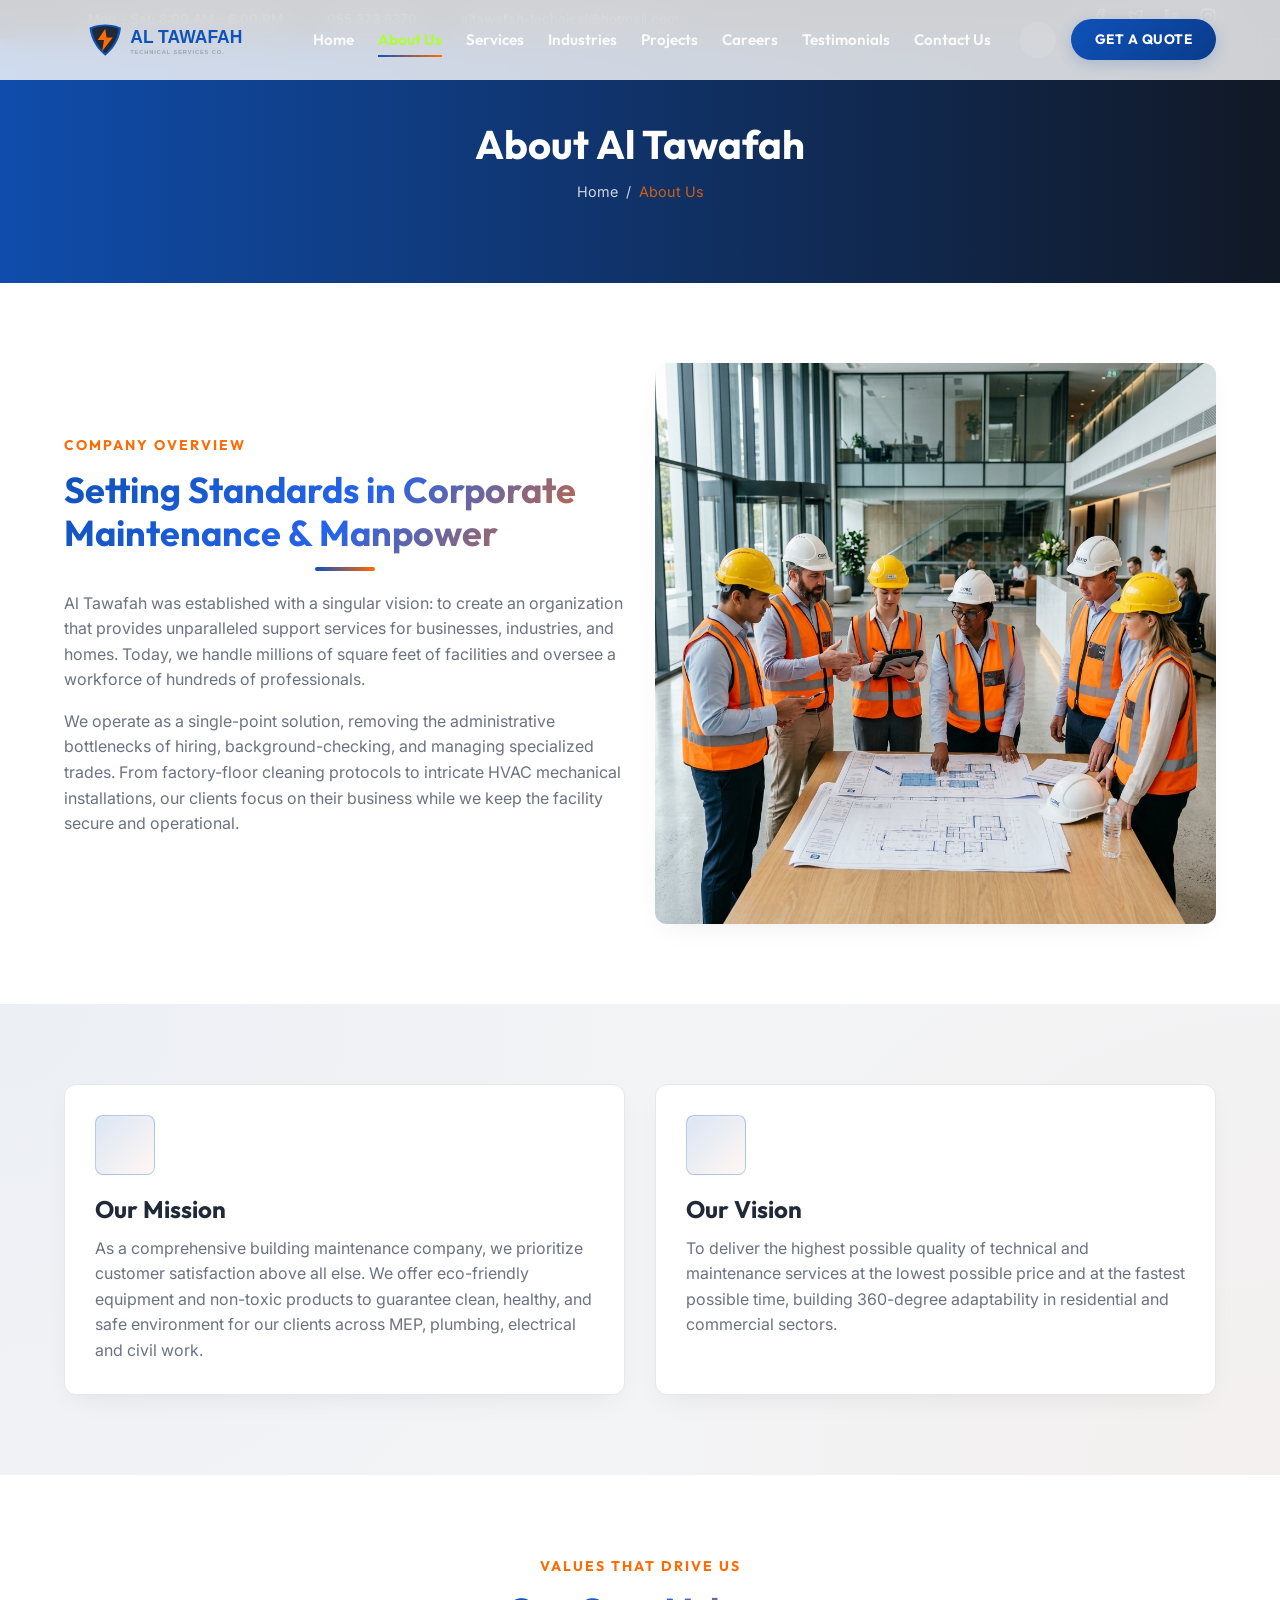
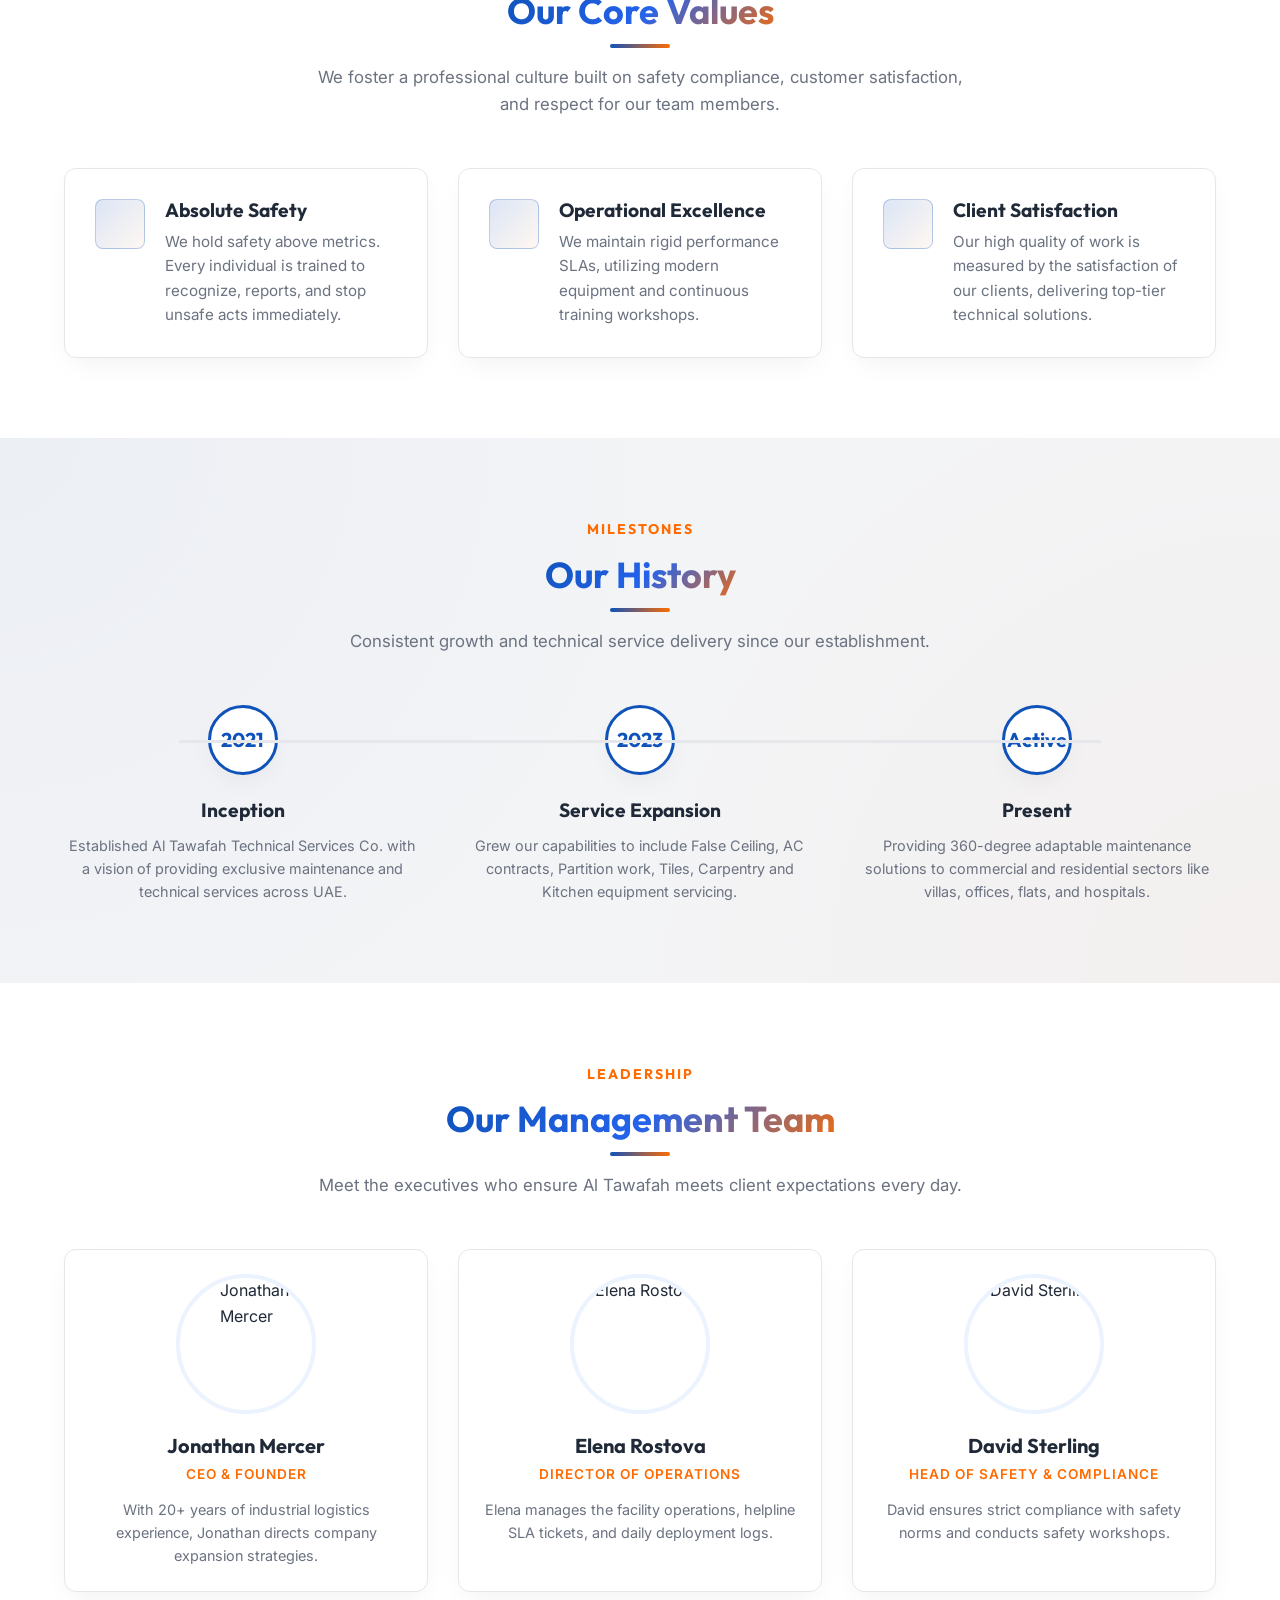
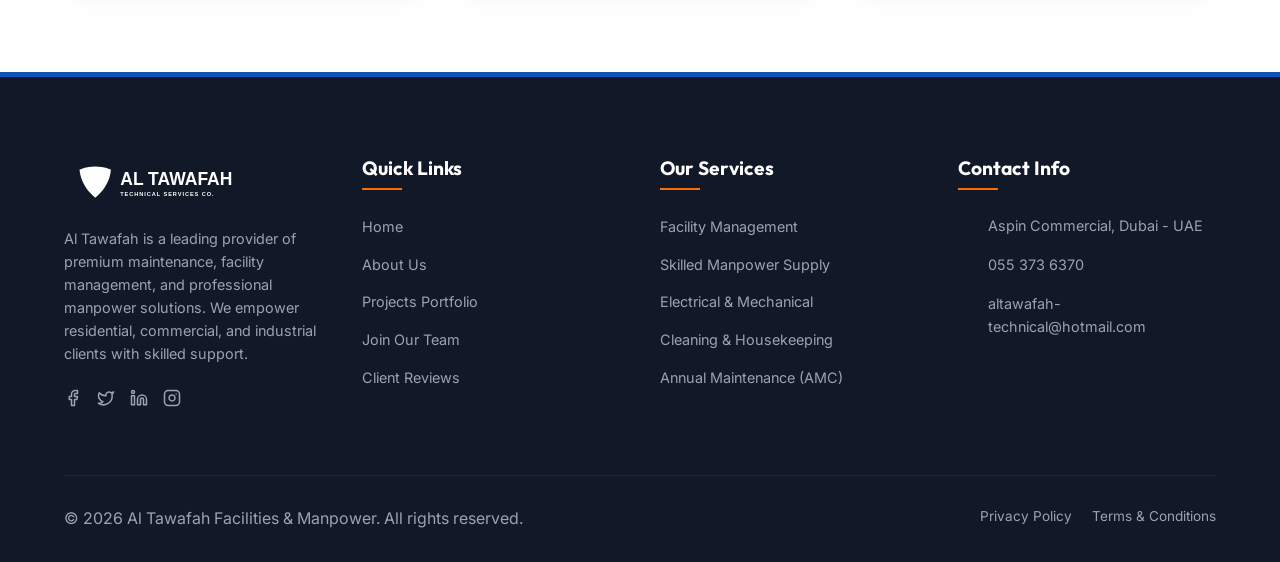
==== about.html @ 61badb54 "first commit" ====
<!DOCTYPE html>
<html lang="en">
<head>
  <meta charset="UTF-8">
  <meta name="viewport" content="width=device-width, initial-scale=1.0">
  <title>About Us | Al Tawafah Facilities &amp; Manpower</title>
  <meta name="description" content="Discover Al Tawafah's history, mission, core values, certifications, and our executive management team dedicated to quality facility and manpower support.">
  <link rel="stylesheet" href="css/style.css">
  <link rel="icon" type="image/svg+xml" href="assets/logo.svg">
</head>
<body>

  <!-- Top Bar -->
  <div class="top-bar">
    <div class="container top-bar-content">
      <div class="top-info">
        <span><i data-lucide="clock" style="width:14px; height:14px; vertical-align:middle; margin-right:4px;"></i> Mon - Sat: 8:00 AM - 6:00 PM</span>
        <a href="tel:+0553736370"><i data-lucide="phone" style="width:14px; height:14px; vertical-align:middle; margin-right:4px;"></i> 055 373 6370</a>
        <a href="mailto:altawafah-technical@hotmail.com"><i data-lucide="mail" style="width:14px; height:14px; vertical-align:middle; margin-right:4px;"></i> altawafah-technical@hotmail.com</a>
      </div>
      <div class="top-socials">
        <a href="#" aria-label="Facebook"><i data-lucide="facebook" style="width:16px; height:16px;"></i></a>
        <a href="#" aria-label="Twitter"><i data-lucide="twitter" style="width:16px; height:16px;"></i></a>
        <a href="#" aria-label="LinkedIn"><i data-lucide="linkedin" style="width:16px; height:16px;"></i></a>
        <a href="#" aria-label="Instagram"><i data-lucide="instagram" style="width:16px; height:16px;"></i></a>
      </div>
    </div>
  </div>

  <!-- Header -->
  <header class="header">
    <div class="container header-container">
      <a href="index.html" class="logo-wrapper">
        <img src="assets/logo.svg" alt="Al Tawafah Logo" style="width:100%; height:100%;">
      </a>
      
      <!-- Desktop Navigation -->
      <nav class="nav">
        <ul class="nav-list">
          <li><a href="index.html" class="nav-link">Home</a></li>
          <li><a href="about.html" class="nav-link active">About Us</a></li>
          <li><a href="services.html" class="nav-link">Services</a></li>
          <li><a href="industries.html" class="nav-link">Industries</a></li>
          <li><a href="projects.html" class="nav-link">Projects</a></li>
          <li><a href="careers.html" class="nav-link">Careers</a></li>
          <li><a href="testimonials.html" class="nav-link">Testimonials</a></li>
          <li><a href="contact.html" class="nav-link">Contact Us</a></li>
        </ul>
      </nav>

      <!-- Nav Actions -->
      <div class="nav-actions">
        <button class="theme-toggle" aria-label="Toggle Theme">
          <i data-lucide="moon" class="moon-icon" style="width:20px; height:20px;"></i>
          <i data-lucide="sun" class="sun-icon" style="width:20px; height:20px;"></i>
        </button>
        <a href="contact.html" class="btn btn-primary btn-sm btn-nav-cta">Get a Quote</a>
        <button class="hamburger" aria-label="Toggle Mobile Menu">
          <span></span>
          <span></span>
          <span></span>
        </button>
      </div>
    </div>
  </header>

  <!-- Mobile Drawer Overlay -->
  <div class="drawer-overlay"></div>

  <!-- Mobile Drawer Menu -->
  <div class="mobile-nav-drawer">
    <ul class="mobile-nav-list">
      <li><a href="index.html" class="mobile-nav-link">Home</a></li>
      <li><a href="about.html" class="mobile-nav-link active">About Us</a></li>
      <li><a href="services.html" class="mobile-nav-link">Services</a></li>
      <li><a href="industries.html" class="mobile-nav-link">Industries</a></li>
      <li><a href="projects.html" class="mobile-nav-link">Projects</a></li>
            <li><a href="testimonials.html" class="mobile-nav-link">Testimonials</a></li>
      <li><a href="contact.html" class="mobile-nav-link">Contact Us</a></li>
    </ul>
    <div class="mobile-nav-cta">
      <a href="contact.html" class="btn btn-primary" style="display:block; text-align:center;">Get a Quote</a>
    </div>
  </div>

  <!-- Page Hero Banner -->
  <section class="page-hero">
    <div class="page-hero-overlay"></div>
    <div class="container">
      <h1 class="page-hero-title">About Al Tawafah</h1>
      <div class="breadcrumbs">
        <a href="index.html">Home</a> / <span>About Us</span>
      </div>
    </div>
  </section>

  <!-- Overview Section -->
  <section class="section">
    <div class="container">
      <div class="grid grid-2" style="align-items: center;">
        <div class="animate-on-scroll animate-slide-in-left">
          <span class="section-subtitle">Company Overview</span>
          <h2 class="section-title" style="text-align: left; margin-bottom: 20px;">Setting Standards in Corporate Maintenance &amp; Manpower</h2>
          <p style="color: var(--text-muted); margin-bottom: 16px;">Al Tawafah was established with a singular vision: to create an organization that provides unparalleled support services for businesses, industries, and homes. Today, we handle millions of square feet of facilities and oversee a workforce of hundreds of professionals.</p>
          <p style="color: var(--text-muted); margin-bottom: 16px;">We operate as a single-point solution, removing the administrative bottlenecks of hiring, background-checking, and managing specialized trades. From factory-floor cleaning protocols to intricate HVAC mechanical installations, our clients focus on their business while we keep the facility secure and operational.</p>
        </div>
        <div class="animate-on-scroll animate-slide-in-right">
          <img src="assets/images/about_company.png" alt="Engineering team" style="border-radius: var(--border-radius); box-shadow: var(--card-shadow); width: 100%;">
        </div>
      </div>
    </div>
  </section>

  <!-- Mission & Vision -->
  <section class="section section-bg">
    <div class="container">
      <div class="grid grid-2">
        <div class="card animate-on-scroll animate-fade-in-up">
          <div class="val-icon" style="margin-bottom: 20px; width: 60px; height: 60px;"><i data-lucide="target" style="width:30px; height:30px;"></i></div>
          <h3 style="font-size: 1.5rem; margin-bottom: 12px;">Our Mission</h3>
          <p style="color: var(--text-muted);">As a comprehensive building maintenance company, we prioritize customer satisfaction above all else. We offer eco-friendly equipment and non-toxic products to guarantee clean, healthy, and safe environment for our clients across MEP, plumbing, electrical and civil work.</p>
        </div>
        <div class="card animate-on-scroll animate-fade-in-up" style="animation-delay: 0.1s;">
          <div class="val-icon" style="margin-bottom: 20px; width: 60px; height: 60px;"><i data-lucide="eye" style="width:30px; height:30px;"></i></div>
          <h3 style="font-size: 1.5rem; margin-bottom: 12px;">Our Vision</h3>
          <p style="color: var(--text-muted);">To deliver the highest possible quality of technical and maintenance services at the lowest possible price and at the fastest possible time, building 360-degree adaptability in residential and commercial sectors.</p>
        </div>
      </div>
    </div>
  </section>

  <!-- Core Values -->
  <section class="section">
    <div class="container">
      <div class="section-header">
        <span class="section-subtitle">Values That Drive Us</span>
        <h2 class="section-title">Our Core Values</h2>
        <p class="section-desc">We foster a professional culture built on safety compliance, customer satisfaction, and respect for our team members.</p>
      </div>

      <div class="grid grid-3">
        <!-- Value 1 -->
        <div class="card val-card animate-on-scroll animate-fade-in-up">
          <div class="val-icon"><i data-lucide="shield-check"></i></div>
          <div>
            <h3 class="val-title">Absolute Safety</h3>
            <p class="val-desc">We hold safety above metrics. Every individual is trained to recognize, reports, and stop unsafe acts immediately.</p>
          </div>
        </div>
        <!-- Value 2 -->
        <div class="card val-card animate-on-scroll animate-fade-in-up" style="animation-delay: 0.1s;">
          <div class="val-icon"><i data-lucide="award"></i></div>
          <div>
            <h3 class="val-title">Operational Excellence</h3>
            <p class="val-desc">We maintain rigid performance SLAs, utilizing modern equipment and continuous training workshops.</p>
          </div>
        </div>
        <!-- Value 3 -->
        <div class="card val-card animate-on-scroll animate-fade-in-up" style="animation-delay: 0.2s;">
          <div class="val-icon"><i data-lucide="scale"></i></div>
          <div>
            <h3 class="val-title">Client Satisfaction</h3>
            <p class="val-desc">Our high quality of work is measured by the satisfaction of our clients, delivering top-tier technical solutions.</p>
          </div>
        </div>
      </div>
    </div>
  </section>

  <!-- History Timeline -->
  <section class="section section-bg">
    <div class="container">
      <div class="section-header">
        <span class="section-subtitle">Milestones</span>
        <h2 class="section-title">Our History</h2>
        <p class="section-desc">Consistent growth and technical service delivery since our establishment.</p>
      </div>

      <div class="process-grid" style="grid-template-columns: repeat(auto-fit, minmax(200px, 1fr));">
        <div class="process-step animate-on-scroll animate-fade-in-up">
          <div class="step-number" style="font-size: 1.25rem;">2021</div>
          <h3 class="step-title">Inception</h3>
          <p class="step-desc">Established Al Tawafah Technical Services Co. with a vision of providing exclusive maintenance and technical services across UAE.</p>
        </div>
        <div class="process-step animate-on-scroll animate-fade-in-up" style="animation-delay: 0.1s;">
          <div class="step-number" style="font-size: 1.25rem;">2023</div>
          <h3 class="step-title">Service Expansion</h3>
          <p class="step-desc">Grew our capabilities to include False Ceiling, AC contracts, Partition work, Tiles, Carpentry and Kitchen equipment servicing.</p>
        </div>
        <div class="process-step animate-on-scroll animate-fade-in-up" style="animation-delay: 0.2s;">
          <div class="step-number" style="font-size: 1.25rem;">Active</div>
          <h3 class="step-title">Present</h3>
          <p class="step-desc">Providing 360-degree adaptable maintenance solutions to commercial and residential sectors like villas, offices, flats, and hospitals.</p>
        </div>
      </div>
    </div>
  </section>

  <!-- Team Members Section -->
  <section class="section">
    <div class="container">
      <div class="section-header">
        <span class="section-subtitle">Leadership</span>
        <h2 class="section-title">Our Management Team</h2>
        <p class="section-desc">Meet the executives who ensure Al Tawafah meets client expectations every day.</p>
      </div>

      <div class="grid grid-3">
        <!-- Team 1 -->
        <div class="card text-center animate-on-scroll animate-fade-in-up" style="padding: 24px;">
          <img src="https://images.unsplash.com/photo-1560250097-0b93528c311a?auto=format&fit=crop&w=250&h=250&q=80" alt="Jonathan Mercer" style="border-radius: 50%; width: 140px; height: 140px; margin: 0 auto 20px auto; object-fit: cover; border: 4px solid var(--primary-light);">
          <h3 style="font-size: 1.25rem; margin-bottom: 6px;">Jonathan Mercer</h3>
          <span style="color: var(--secondary); font-weight: 600; font-size: 0.85rem; display: block; text-transform: uppercase; letter-spacing: 1px; margin-bottom: 12px;">CEO &amp; Founder</span>
          <p style="color: var(--text-muted); font-size: 0.9rem;">With 20+ years of industrial logistics experience, Jonathan directs company expansion strategies.</p>
        </div>
        <!-- Team 2 -->
        <div class="card text-center animate-on-scroll animate-fade-in-up" style="padding: 24px; animation-delay: 0.1s;">
          <img src="https://images.unsplash.com/photo-1573496359142-b8d87734a5a2?auto=format&fit=crop&w=250&h=250&q=80" alt="Elena Rostova" style="border-radius: 50%; width: 140px; height: 140px; margin: 0 auto 20px auto; object-fit: cover; border: 4px solid var(--primary-light);">
          <h3 style="font-size: 1.25rem; margin-bottom: 6px;">Elena Rostova</h3>
          <span style="color: var(--secondary); font-weight: 600; font-size: 0.85rem; display: block; text-transform: uppercase; letter-spacing: 1px; margin-bottom: 12px;">Director of Operations</span>
          <p style="color: var(--text-muted); font-size: 0.9rem;">Elena manages the facility operations, helpline SLA tickets, and daily deployment logs.</p>
        </div>
        <!-- Team 3 -->
        <div class="card text-center animate-on-scroll animate-fade-in-up" style="padding: 24px; animation-delay: 0.2s;">
          <img src="https://images.unsplash.com/photo-1519345182560-3f2917c472ef?auto=format&fit=crop&w=250&h=250&q=80" alt="David Sterling" style="border-radius: 50%; width: 140px; height: 140px; margin: 0 auto 20px auto; object-fit: cover; border: 4px solid var(--primary-light);">
          <h3 style="font-size: 1.25rem; margin-bottom: 6px;">David Sterling</h3>
          <span style="color: var(--secondary); font-weight: 600; font-size: 0.85rem; display: block; text-transform: uppercase; letter-spacing: 1px; margin-bottom: 12px;">Head of Safety &amp; Compliance</span>
          <p style="color: var(--text-muted); font-size: 0.9rem;">David ensures strict compliance with safety norms and conducts safety workshops.</p>
        </div>
      </div>
    </div>
  </section>

  <!-- Certifications Section -->
  <!-- <section class="section section-bg">
    <div class="container text-center">
      <div class="section-header">
        <span class="section-subtitle">Compliance</span>
        <h2 class="section-title">Certifications &amp; Safety Standards</h2>
        <p class="section-desc">Al Tawafah is fully certified by leading compliance boards to perform work across heavy commercial and high-risk settings.</p>
      </div>

      <div class="grid grid-4" style="align-items: center; justify-items: center; gap: 30px;">
        <div class="card" style="padding: 24px; min-width: 100%; text-align: center;">
          <i data-lucide="award" style="font-size: 3rem; color: var(--primary); margin-bottom: 15px;"></i>
          <h4 style="margin-bottom: 6px;">ISO 9001:2015</h4>
          <p style="font-size: 0.8rem; color: var(--text-muted);">Quality Management</p>
        </div>
        <div class="card" style="padding: 24px; min-width: 100%; text-align: center;">
          <i data-lucide="shield-check" style="font-size: 3rem; color: var(--primary); margin-bottom: 15px;"></i>
          <h4 style="margin-bottom: 6px;">ISO 45001:2018</h4>
          <p style="font-size: 0.8rem; color: var(--text-muted);">Occupational Health &amp; Safety</p>
        </div>
        <div class="card" style="padding: 24px; min-width: 100%; text-align: center;">
          <i data-lucide="leaf" style="font-size: 3rem; color: var(--primary); margin-bottom: 15px;"></i>
          <h4 style="margin-bottom: 6px;">ISO 14001:2015</h4>
          <p style="font-size: 0.8rem; color: var(--text-muted);">Environmental Management</p>
        </div>
        <div class="card" style="padding: 24px; min-width: 100%; text-align: center;">
          <i data-lucide="hard-hat" style="font-size: 3rem; color: var(--primary); margin-bottom: 15px;"></i>
          <h4 style="margin-bottom: 6px;">OSHA Certified</h4>
          <p style="font-size: 0.8rem; color: var(--text-muted);">Safety Compliance</p>
        </div>
      </div>
    </div>
  </section> -->

  <!-- Footer -->
  <footer class="footer">
    <div class="container">
      <div class="footer-grid">
        <!-- Col 1: Logo & Desc -->
        <div>
          <div class="footer-logo">
            <img src="assets/logo.svg" alt="Al Tawafah Logo" style="filter: brightness(0) invert(1); width:100%; height:100%;">
          </div>
          <p class="footer-desc">
            Al Tawafah is a leading provider of premium maintenance, facility management, and professional manpower solutions. We empower residential, commercial, and industrial clients with skilled support.
          </p>
          <div class="top-socials" style="gap: 15px;">
            <a href="#" aria-label="Facebook"><i data-lucide="facebook" style="width:18px; height:18px;"></i></a>
            <a href="#" aria-label="Twitter"><i data-lucide="twitter" style="width:18px; height:18px;"></i></a>
            <a href="#" aria-label="LinkedIn"><i data-lucide="linkedin" style="width:18px; height:18px;"></i></a>
            <a href="#" aria-label="Instagram"><i data-lucide="instagram" style="width:18px; height:18px;"></i></a>
          </div>
        </div>

        <!-- Col 2: Quick Links -->
        <div>
          <h3 class="footer-title">Quick Links</h3>
          <ul class="footer-links">
            <li><a href="index.html">Home</a></li>
            <li><a href="about.html">About Us</a></li>
            <li><a href="projects.html">Projects Portfolio</a></li>
            <li><a href="careers.html">Join Our Team</a></li>
            <li><a href="testimonials.html">Client Reviews</a></li>
          </ul>
        </div>

        <!-- Col 3: Services -->
        <div>
          <h3 class="footer-title">Our Services</h3>
          <ul class="footer-links">
            <li><a href="services.html">Facility Management</a></li>
            <li><a href="services.html">Skilled Manpower Supply</a></li>
            <li><a href="services.html">Electrical &amp; Mechanical</a></li>
            <li><a href="services.html">Cleaning &amp; Housekeeping</a></li>
            <li><a href="services.html">Annual Maintenance (AMC)</a></li>
          </ul>
        </div>

        <!-- Col 4: Contact -->
        <div>
          <h3 class="footer-title">Contact Info</h3>
          <div class="footer-contact-item">
            <i data-lucide="map-pin" style="width:18px; height:18px;"></i>
            <span>Aspin Commercial, Dubai - UAE</span>
          </div>
          <div class="footer-contact-item">
            <i data-lucide="phone" style="width:18px; height:18px;"></i>
            <a href="tel:+0553736370">055 373 6370</a>
          </div>
          <div class="footer-contact-item">
            <i data-lucide="mail" style="width:18px; height:18px;"></i>
            <a href="mailto:altawafah-technical@hotmail.com">altawafah-technical@hotmail.com</a>
          </div>
        </div>
      </div>

      <!-- Bottom -->
      <div class="footer-bottom">
        <p>&copy; 2026 Al Tawafah Facilities &amp; Manpower. All rights reserved.</p>
        <div class="footer-bottom-links">
          <a href="privacy.html">Privacy Policy</a>
          <a href="terms.html">Terms &amp; Conditions</a>
        </div>
      </div>
    </div>
  </footer>

  <!-- Floating Buttons -->
  <a href="https://wa.me/0553736370" class="whatsapp-float" target="_blank" aria-label="Chat on WhatsApp">
    <i data-lucide="message-square" style="width:24px; height:24px;"></i>
  </a>
  <a href="#" class="back-to-top" aria-label="Back to Top">
    <i data-lucide="arrow-up" style="width:24px; height:24px;"></i>
  </a>

  <!-- JavaScript CDN dependencies -->
  <script src="https://unpkg.com/lucide@latest"></script>
  <script src="js/main.js"></script>
</body>
</html>
---- css/style.css ----
@import url('https://fonts.googleapis.com/css2?family=Inter:wght@300;400;500;600;700&family=Outfit:wght@400;500;600;700;800&display=swap');

/* ==========================================
   CSS VARIABLES & DESIGN SYSTEM
   ========================================== */
:root {
  --primary: #0F52BA;        /* Premium Corporate Blue */
  --primary-dark: #0A3C8B;
  --primary-light: #EBF3FF;
  --secondary: #FF6B00;      /* Safety/Accent Orange */
  --secondary-dark: #D45900;
  --secondary-light: #FFF0E5;
  --dark: #111827;           /* Slate Gray */
  --light: #F9FAFB;
  --white: #FFFFFF;
  
  /* Theme Adaptable Variables (Default Light Mode) */
  --bg-body: #FFFFFF;
  --bg-surface: #FFFFFF;
  --bg-surface-alt: #F3F4F6;
  --text-main: #1F2937;
  --text-muted: #6B7280;
  --text-inverse: #FFFFFF;
  --border-color: #E5E7EB;
  --card-shadow: 0 10px 30px -10px rgba(17, 24, 39, 0.08);
  --card-shadow-hover: 0 20px 40px -15px rgba(15, 82, 186, 0.15);
  --input-bg: #FFFFFF;
  
  /* Font Families */
  --font-heading: 'Outfit', sans-serif;
  --font-body: 'Inter', sans-serif;
  
  /* Layout Spacing */
  --header-height: 80px;
  --container-max: 1200px;
  --border-radius: 12px;
  --transition: all 0.3s cubic-bezier(0.4, 0, 0.2, 1);
}

/* Dark Theme Variables */
body.dark-theme {
  --bg-body: #0B0F19;
  --bg-surface: #151D30;
  --bg-surface-alt: #1E293B;
  --text-main: #F9FAFB;
  --text-muted: #9CA3AF;
  --text-inverse: #111827;
  --border-color: #334155;
  --card-shadow: 0 10px 30px -10px rgba(0, 0, 0, 0.5);
  --card-shadow-hover: 0 20px 40px -15px rgba(15, 82, 186, 0.25);
  --input-bg: #1E293B;
}

/* ==========================================
   RESET & BASE STYLES
   ========================================== */
*, *::before, *::after {
  box-sizing: border-box;
  margin: 0;
  padding: 0;
}

html {
  scroll-behavior: smooth;
  font-size: 16px;
}

body {
  font-family: var(--font-body);
  background-color: var(--bg-body);
  color: var(--text-main);
  line-height: 1.6;
  transition: background-color 0.3s, color 0.3s;
  overflow-x: hidden;
}

h1, h2, h3, h4, h5, h6 {
  font-family: var(--font-heading);
  font-weight: 700;
  line-height: 1.2;
  color: var(--text-main);
}

a {
  color: inherit;
  text-decoration: none;
  transition: var(--transition);
}

img {
  max-width: 100%;
  height: auto;
  display: block;
}

button, input, textarea, select {
  font-family: inherit;
  font-size: inherit;
  color: inherit;
  border: none;
  background: none;
  outline: none;
}

button {
  cursor: pointer;
}

ul {
  list-style: none;
}

/* ==========================================
   UTILITY CLASSES & GRID
   ========================================== */
.container {
  width: 100%;
  max-width: var(--container-max);
  margin: 0 auto;
  padding: 0 24px;
}

.section {
  padding: 80px 0;
}

.section-bg {
  background-color: var(--bg-surface-alt);
}

.text-center { text-align: center; }
.text-left { text-align: left; }
.text-right { text-align: right; }

.section-header {
  max-width: 650px;
  margin: 0 auto 50px auto;
  text-align: center;
}

.section-subtitle {
  color: var(--secondary);
  font-family: var(--font-heading);
  font-weight: 700;
  text-transform: uppercase;
  letter-spacing: 2px;
  font-size: 0.875rem;
  margin-bottom: 12px;
  display: block;
}

.section-title {
  font-size: 2.25rem;
  margin-bottom: 16px;
  position: relative;
}

.section-title::after {
  content: '';
  display: block;
  width: 60px;
  height: 4px;
  background-color: var(--secondary);
  margin: 12px auto 0 auto;
  border-radius: 2px;
}

.section-header.text-left .section-title::after {
  margin: 12px 0 0 0;
}

.section-desc {
  color: var(--text-muted);
  font-size: 1.05rem;
}

/* Grid helper classes */
.grid {
  display: grid;
  gap: 30px;
}
.grid-2 { grid-template-columns: repeat(auto-fit, minmax(300px, 1fr)); }
.grid-3 { grid-template-columns: repeat(auto-fit, minmax(300px, 1fr)); }
.grid-4 { grid-template-columns: repeat(auto-fit, minmax(240px, 1fr)); }

@media (min-width: 992px) {
  .grid-3 { grid-template-columns: repeat(3, 1fr); }
  .grid-4 { grid-template-columns: repeat(4, 1fr); }
}

/* Buttons */
.btn {
  display: inline-flex;
  align-items: center;
  justify-content: center;
  gap: 8px;
  padding: 12px 28px;
  font-family: var(--font-heading);
  font-weight: 600;
  border-radius: 6px;
  transition: var(--transition);
  font-size: 0.95rem;
  text-align: center;
}

.btn-primary {
  background-color: var(--primary);
  color: var(--white);
}

.btn-primary:hover {
  background-color: var(--primary-dark);
  transform: translateY(-2px);
  box-shadow: 0 4px 15px rgba(15, 82, 186, 0.3);
}

.btn-secondary {
  background-color: var(--secondary);
  color: var(--white);
}

.btn-secondary:hover {
  background-color: var(--secondary-dark);
  transform: translateY(-2px);
  box-shadow: 0 4px 15px rgba(255, 107, 0, 0.3);
}

.btn-outline {
  border: 2px solid var(--primary);
  color: var(--primary);
}

.btn-outline:hover {
  background-color: var(--primary);
  color: var(--white);
  transform: translateY(-2px);
}

.btn-dark {
  background-color: var(--dark);
  color: var(--white);
}

.btn-dark:hover {
  background-color: #1f2937;
  transform: translateY(-2px);
}

body.dark-theme .btn-dark {
  background-color: var(--white);
  color: var(--dark);
}
body.dark-theme .btn-dark:hover {
  background-color: var(--light);
}

.btn-sm {
  padding: 8px 16px;
  font-size: 0.85rem;
}

/* Lime (accent) Button - Brikly CTA style */
.btn-lime {
  background-color: #ADFF2F;
  color: #111827;
  font-weight: 700;
  letter-spacing: 0.5px;
}

.btn-lime:hover {
  background-color: #9AE620;
  transform: translateY(-2px);
  box-shadow: 0 6px 20px rgba(173, 255, 47, 0.35);
}

/* Ghost Button (dark translucent outline) */
.btn-ghost {
  background-color: rgba(255, 255, 255, 0.08);
  color: #FFFFFF;
  border: 2px solid rgba(255, 255, 255, 0.5);
  backdrop-filter: blur(6px);
}

.btn-ghost:hover {
  background-color: rgba(255, 255, 255, 0.18);
  border-color: #FFFFFF;
  transform: translateY(-2px);
}

/* Pill shape modifier */
.btn-pill {
  border-radius: 50px;
  padding: 14px 34px;
  font-size: 0.9rem;
  font-weight: 700;
  letter-spacing: 0.8px;
  text-transform: uppercase;
}

/* Badges / Stats */
.badge {
  display: inline-block;
  padding: 4px 12px;
  font-size: 0.75rem;
  font-weight: 700;
  text-transform: uppercase;
  border-radius: 20px;
  background-color: var(--primary-light);
  color: var(--primary);
}

body.dark-theme .badge {
  background-color: rgba(15, 82, 186, 0.2);
  color: #60A5FA;
}

/* Cards */
.card {
  background-color: var(--bg-surface);
  border: 1px solid var(--border-color);
  border-radius: var(--border-radius);
  padding: 30px;
  box-shadow: var(--card-shadow);
  transition: var(--transition);
}

.card:hover {
  transform: translateY(-5px);
  box-shadow: var(--card-shadow-hover);
  border-color: rgba(15, 82, 186, 0.3);
}

/* ==========================================
   NAVIGATION HEADER
   ========================================== */
.top-bar {
  background-color: var(--dark);
  color: rgba(255, 255, 255, 0.8);
  font-size: 0.85rem;
  padding: 8px 0;
  border-bottom: 1px solid rgba(255, 255, 255, 0.1);
}

.top-bar-content {
  display: flex;
  justify-content: space-between;
  align-items: center;
}

.top-info, .top-socials {
  display: flex;
  gap: 20px;
  align-items: center;
}

.top-info a, .top-info span {
  display: inline-flex;
  align-items: center;
  gap: 6px;
}

.top-socials a:hover {
  color: var(--secondary);
}

.header {
  position: fixed;
  top: 0;
  left: 0;
  right: 0;
  z-index: 1000;
  background-color: transparent;
  border-bottom: 1px solid transparent;
  height: var(--header-height);
  transition: background-color 0.4s ease, border-color 0.4s ease, box-shadow 0.4s ease;
}

.header.scrolled {
  background-color: var(--bg-body);
  border-bottom: 1px solid var(--border-color);
  box-shadow: 0 4px 20px rgba(0, 0, 0, 0.1);
  height: 70px;
}

/* When header is transparent (over hero), make nav links white */
.header:not(.scrolled) .nav-link {
  color: rgba(255, 255, 255, 0.9);
}

.header:not(.scrolled) .nav-link:hover,
.header:not(.scrolled) .nav-link.active {
  color: #ADFF2F;
}

.header:not(.scrolled) .nav-link::after {
  background-color: #ADFF2F;
}

.header:not(.scrolled) .hamburger span {
  background-color: #FFFFFF;
}

.header:not(.scrolled) .theme-toggle {
  background-color: rgba(255,255,255,0.1);
  color: #FFFFFF;
}

.header-container {
  display: flex;
  justify-content: space-between;
  align-items: center;
  height: 100%;
}

.logo-wrapper {
  display: flex;
  align-items: center;
  height: 50px;
  width: 220px;
}

.nav {
  display: none;
}

.nav-list {
  display: flex;
  gap: 24px;
  align-items: center;
}

.nav-link {
  font-family: var(--font-heading);
  font-weight: 600;
  font-size: 0.95rem;
  position: relative;
  padding: 8px 0;
  color: var(--text-main);
}

.nav-link:hover, .nav-link.active {
  color: var(--primary);
}

.nav-link::after {
  content: '';
  position: absolute;
  bottom: 0;
  left: 0;
  width: 0;
  height: 2px;
  background-color: var(--primary);
  transition: var(--transition);
}

.nav-link:hover::after, .nav-link.active::after {
  width: 100%;
}

.nav-actions {
  display: flex;
  align-items: center;
  gap: 15px;
}

/* Pill-shaped nav CTA button */
.btn-nav-cta {
  border-radius: 50px !important;
  padding: 10px 24px !important;
  font-size: 0.85rem !important;
  letter-spacing: 0.5px;
  text-transform: uppercase;
  font-weight: 700 !important;
}

/* Theme Toggle Button */
.theme-toggle {
  background: none;
  border: none;
  cursor: pointer;
  color: var(--text-main);
  padding: 8px;
  border-radius: 50%;
  display: flex;
  align-items: center;
  justify-content: center;
  background-color: var(--bg-surface-alt);
  transition: var(--transition);
}

.theme-toggle:hover {
  background-color: var(--border-color);
  color: var(--primary);
}

.theme-toggle .sun-icon {
  display: none;
}

body.dark-theme .theme-toggle .moon-icon {
  display: none;
}

body.dark-theme .theme-toggle .sun-icon {
  display: block;
}

/* Hamburger Menu Button */
.hamburger {
  display: flex;
  flex-direction: column;
  justify-content: space-between;
  width: 24px;
  height: 18px;
  background: transparent;
  border: none;
  cursor: pointer;
  z-index: 1100;
}

.hamburger span {
  width: 100%;
  height: 2px;
  background-color: var(--text-main);
  transition: var(--transition);
  transform-origin: left center;
}

/* Hamburger active animation */
.hamburger.active span:nth-child(1) {
  transform: rotate(45deg);
}
.hamburger.active span:nth-child(2) {
  opacity: 0;
  width: 0;
}
.hamburger.active span:nth-child(3) {
  transform: rotate(-45deg);
}

/* Mobile Nav Drawer */
.mobile-nav-drawer {
  position: fixed;
  top: 0;
  right: -100%;
  width: 300px;
  height: 100vh;
  background-color: var(--bg-surface);
  box-shadow: -10px 0 30px rgba(0, 0, 0, 0.1);
  z-index: 1050;
  display: flex;
  flex-direction: column;
  padding: 100px 30px 40px 30px;
  transition: var(--transition);
}

.mobile-nav-drawer.active {
  right: 0;
}

.mobile-nav-list {
  display: flex;
  flex-direction: column;
  gap: 20px;
  margin-bottom: auto;
}

.mobile-nav-link {
  font-family: var(--font-heading);
  font-size: 1.15rem;
  font-weight: 600;
}

.mobile-nav-link:hover, .mobile-nav-link.active {
  color: var(--primary);
  padding-left: 5px;
}

.mobile-nav-cta {
  margin-top: 30px;
}

.drawer-overlay {
  position: fixed;
  top: 0;
  left: 0;
  width: 100vw;
  height: 100vh;
  background-color: rgba(0, 0, 0, 0.5);
  backdrop-filter: blur(4px);
  z-index: 1040;
  opacity: 0;
  visibility: hidden;
  transition: var(--transition);
}

.drawer-overlay.active {
  opacity: 1;
  visibility: visible;
}

@media (min-width: 992px) {
  .nav {
    display: block;
  }
  .hamburger {
    display: none;
  }
  .mobile-nav-drawer, .drawer-overlay {
    display: none;
  }
}

/* ==========================================
   HERO BANNER - BRIKLY STYLE
   ========================================== */
.hero {
  position: relative;
  background-color: #0d2a2a;
  color: var(--white);
  min-height: 100vh;
  display: flex;
  align-items: center;
  overflow: hidden;
}

/* Dark teal overlay matching the Brikly design */
.hero-overlay {
  position: absolute;
  top: 0;
  left: 0;
  width: 100%;
  height: 100%;
  background: linear-gradient(
    to bottom,
    rgba(10, 35, 35, 0.82) 0%,
    rgba(8, 30, 30, 0.78) 60%,
    rgba(5, 20, 20, 0.88) 100%
  );
  z-index: 1;
}

.hero-bg-img {
  position: absolute;
  top: 0;
  left: 0;
  width: 100%;
  height: 100%;
  object-fit: cover;
  object-position: center;
  z-index: 0;
  transform: scale(1.03);
  animation: heroZoom 12s ease-in-out infinite alternate;
}

@keyframes heroZoom {
  from { transform: scale(1.03); }
  to   { transform: scale(1.08); }
}

.hero .container {
  position: relative;
  z-index: 2;
  width: 100%;
}

/* Centered hero content */
.hero-content {
  max-width: 700px;
}

.hero-content-center {
  max-width: 780px;
  margin: 0 auto;
  text-align: center;
  padding: 140px 0 100px;
}

/* Badge pill */
.hero-badge {
  display: inline-block;
  background-color: rgba(255, 255, 255, 0.12);
  backdrop-filter: blur(8px);
  border: 1px solid rgba(255, 255, 255, 0.25);
  color: #FFFFFF;
  font-family: var(--font-heading);
  font-weight: 600;
  font-size: 0.8rem;
  letter-spacing: 1.5px;
  text-transform: uppercase;
  padding: 8px 22px;
  border-radius: 50px;
  margin-bottom: 28px;
  animation: badgePulse 3s ease-in-out infinite;
}

@keyframes badgePulse {
  0%, 100% { box-shadow: 0 0 0 0 rgba(173, 255, 47, 0.15); }
  50% { box-shadow: 0 0 0 8px rgba(173, 255, 47, 0); }
}

.hero-title {
  font-size: 3rem;
  line-height: 1.1;
  margin-bottom: 24px;
  color: var(--white);
  font-family: var(--font-heading);
}

.hero-title-large {
  font-size: clamp(2.8rem, 6vw, 5rem);
  font-weight: 800;
  letter-spacing: -1px;
}

.hero-title span {
  color: #ADFF2F;
}

.hero-desc {
  font-size: 1.1rem;
  margin-bottom: 40px;
  opacity: 0.88;
  line-height: 1.7;
  color: #FFFFFF;
}

.hero-desc-center {
  max-width: 600px;
  margin-left: auto;
  margin-right: auto;
  margin-bottom: 40px;
}

.hero-actions {
  display: flex;
  flex-wrap: wrap;
  gap: 15px;
}

.hero-actions-center {
  justify-content: center;
}

@media (min-width: 768px) {
  .hero-title {
    font-size: 3.5rem;
  }
}

/* ==========================================
   PAGE HERO (Subpages Banner)
   ========================================== */
.page-hero {
  position: relative;
  background-color: var(--dark);
  color: var(--white);
  padding: 80px 0;
  text-align: center;
  overflow: hidden;
}

.page-hero-overlay {
  position: absolute;
  top: 0;
  left: 0;
  width: 100%;
  height: 100%;
  background: linear-gradient(to right, rgba(15, 82, 186, 0.9), rgba(17, 24, 37, 0.95));
  z-index: 1;
}

.page-hero .container {
  position: relative;
  z-index: 2;
}

.page-hero-title {
  font-size: 2.5rem;
  margin-bottom: 12px;
  color: var(--white);
}

.breadcrumbs {
  display: flex;
  justify-content: center;
  gap: 8px;
  font-size: 0.9rem;
  opacity: 0.8;
}

.breadcrumbs a:hover {
  color: var(--secondary);
}

.breadcrumbs span {
  color: var(--secondary);
}

/* ==========================================
   WHY CHOOSE US & CORE VALUES
   ========================================== */
.val-card {
  display: flex;
  gap: 20px;
}

.val-icon {
  flex-shrink: 0;
  width: 50px;
  height: 50px;
  border-radius: 8px;
  background-color: var(--primary-light);
  color: var(--primary);
  display: flex;
  align-items: center;
  justify-content: center;
}

body.dark-theme .val-icon {
  background-color: rgba(15, 82, 186, 0.2);
  color: #60A5FA;
}

.val-title {
  font-size: 1.2rem;
  margin-bottom: 8px;
}

.val-desc {
  color: var(--text-muted);
  font-size: 0.95rem;
}

/* ==========================================
   SERVICE CARD SPECIFICS
   ========================================== */
.service-grid {
  display: grid;
  grid-template-columns: repeat(auto-fit, minmax(280px, 1fr));
  gap: 30px;
}

.service-card {
  display: flex;
  flex-direction: column;
  height: 100%;
  text-align: left;
}

.service-icon {
  width: 60px;
  height: 60px;
  border-radius: 12px;
  background-color: var(--primary-light);
  color: var(--primary);
  display: flex;
  align-items: center;
  justify-content: center;
  margin-bottom: 24px;
  transition: var(--transition);
}

body.dark-theme .service-icon {
  background-color: rgba(15, 82, 186, 0.2);
  color: #60A5FA;
}

.service-card:hover .service-icon {
  background-color: var(--secondary);
  color: var(--white);
  transform: scale(1.05);
}

.service-title {
  font-size: 1.3rem;
  margin-bottom: 12px;
}

.service-desc {
  color: var(--text-muted);
  font-size: 0.95rem;
  margin-bottom: 20px;
  flex-grow: 1;
}

.service-benefits {
  margin-bottom: 24px;
  border-top: 1px solid var(--border-color);
  padding-top: 16px;
}

.service-benefit-item {
  display: flex;
  align-items: center;
  gap: 8px;
  font-size: 0.85rem;
  color: var(--text-main);
  margin-bottom: 6px;
}

.service-benefit-item i {
  color: #10B981; /* Green check */
}

/* ==========================================
   INDUSTRIES
   ========================================== */
.industry-card {
  position: relative;
  border-radius: var(--border-radius);
  overflow: hidden;
  height: 220px;
  display: flex;
  align-items: flex-end;
  box-shadow: var(--card-shadow);
  transition: var(--transition);
}

.industry-overlay {
  position: absolute;
  top: 0;
  left: 0;
  width: 100%;
  height: 100%;
  background: linear-gradient(to top, rgba(17, 24, 37, 0.9) 0%, rgba(17, 24, 37, 0.3) 70%, rgba(17, 24, 37, 0.1) 100%);
  z-index: 1;
  transition: var(--transition);
}

.industry-card img {
  position: absolute;
  top: 0;
  left: 0;
  width: 100%;
  height: 100%;
  object-fit: cover;
  z-index: 0;
  transition: var(--transition);
}

.industry-content {
  position: relative;
  z-index: 2;
  padding: 24px;
  width: 100%;
  color: var(--white);
}

.industry-card-title {
  font-size: 1.25rem;
  color: var(--white);
  display: flex;
  align-items: center;
  justify-content: space-between;
}

.industry-card-title i {
  font-size: 1.1rem;
  opacity: 0;
  transform: translateX(-10px);
  transition: var(--transition);
}

.industry-card:hover {
  transform: translateY(-5px);
}

.industry-card:hover img {
  transform: scale(1.08);
}

.industry-card:hover .industry-overlay {
  background: linear-gradient(to top, rgba(15, 82, 186, 0.95) 0%, rgba(15, 82, 186, 0.5) 70%, rgba(15, 82, 186, 0.2) 100%);
}

.industry-card:hover .industry-card-title i {
  opacity: 1;
  transform: translateX(0);
}

/* ==========================================
   STATISTICS
   ========================================== */
.stats-section {
  background-color: var(--primary);
  color: var(--white);
  padding: 60px 0;
  position: relative;
}

.stats-grid {
  display: grid;
  grid-template-columns: repeat(2, 1fr);
  gap: 30px;
  text-align: center;
}

@media (min-width: 768px) {
  .stats-grid {
    grid-template-columns: repeat(4, 1fr);
  }
}

.stat-number {
  font-family: var(--font-heading);
  font-size: 3rem;
  font-weight: 800;
  color: var(--white);
  line-height: 1;
  margin-bottom: 8px;
}

.stat-number span {
  color: var(--secondary);
}

.stat-title {
  font-size: 0.95rem;
  font-weight: 600;
  text-transform: uppercase;
  letter-spacing: 1px;
  color: rgba(255, 255, 255, 0.85);
}

/* ==========================================
   OUR PROCESS / STEPS
   ========================================== */
.process-grid {
  display: grid;
  grid-template-columns: repeat(auto-fit, minmax(220px, 1fr));
  gap: 40px;
  position: relative;
}

.process-step {
  text-align: center;
  position: relative;
}

.step-number {
  width: 70px;
  height: 70px;
  border-radius: 50%;
  background-color: var(--bg-surface);
  border: 3px solid var(--primary);
  color: var(--primary);
  font-family: var(--font-heading);
  font-size: 1.75rem;
  font-weight: 700;
  display: flex;
  align-items: center;
  justify-content: center;
  margin: 0 auto 24px auto;
  box-shadow: var(--card-shadow);
  transition: var(--transition);
  position: relative;
  z-index: 2;
}

.process-step:hover .step-number {
  background-color: var(--primary);
  color: var(--white);
  border-color: var(--secondary);
  transform: scale(1.05);
}

.step-title {
  font-size: 1.2rem;
  margin-bottom: 12px;
}

.step-desc {
  color: var(--text-muted);
  font-size: 0.9rem;
}

/* Horizontal Connector Line for Process (Desktop) */
@media (min-width: 992px) {
  .process-grid::before {
    content: '';
    position: absolute;
    top: 35px;
    left: 10%;
    width: 80%;
    height: 3px;
    background-color: var(--border-color);
    z-index: 1;
  }
}

/* ==========================================
   PROJECTS GALLERY
   ========================================== */
.gallery-filters {
  display: flex;
  flex-wrap: wrap;
  justify-content: center;
  gap: 10px;
  margin-bottom: 40px;
}

.filter-btn {
  padding: 8px 20px;
  background-color: var(--bg-surface-alt);
  color: var(--text-main);
  border-radius: 20px;
  font-size: 0.9rem;
  font-weight: 600;
  transition: var(--transition);
}

.filter-btn.active, .filter-btn:hover {
  background-color: var(--primary);
  color: var(--white);
}

.gallery-grid {
  display: grid;
  grid-template-columns: repeat(auto-fill, minmax(320px, 1fr));
  gap: 30px;
}

.project-card {
  background-color: var(--bg-surface);
  border-radius: var(--border-radius);
  overflow: hidden;
  border: 1px solid var(--border-color);
  box-shadow: var(--card-shadow);
  transition: var(--transition);
}

.project-img-wrapper {
  position: relative;
  height: 220px;
  overflow: hidden;
}

.project-img-wrapper img {
  width: 100%;
  height: 100%;
  object-fit: cover;
  transition: var(--transition);
}

.project-category {
  position: absolute;
  top: 15px;
  left: 15px;
  background-color: var(--secondary);
  color: var(--white);
  padding: 4px 12px;
  font-size: 0.75rem;
  font-weight: 700;
  text-transform: uppercase;
  border-radius: 4px;
  z-index: 2;
}

.project-card:hover {
  transform: translateY(-5px);
  box-shadow: var(--card-shadow-hover);
}

.project-card:hover img {
  transform: scale(1.08);
}

.project-info {
  padding: 24px;
}

.project-meta {
  display: flex;
  justify-content: space-between;
  font-size: 0.8rem;
  color: var(--text-muted);
  margin-bottom: 12px;
}

.project-meta span {
  display: inline-flex;
  align-items: center;
  gap: 4px;
}

.project-card-title {
  font-size: 1.25rem;
  margin-bottom: 8px;
}

.project-desc {
  color: var(--text-muted);
  font-size: 0.9rem;
  margin-bottom: 16px;
}

.project-location {
  display: flex;
  align-items: center;
  gap: 6px;
  font-size: 0.85rem;
  color: var(--text-main);
  font-weight: 500;
}

.project-location i {
  color: var(--primary);
}

/* ==========================================
   TESTIMONIALS SLIDER
   ========================================== */
.testimonial-slider-container {
  max-width: 800px;
  margin: 0 auto;
  position: relative;
  padding: 0 40px;
}

.testimonial-slider {
  overflow: hidden;
}

.testimonial-track {
  display: flex;
  transition: transform 0.5s ease-in-out;
}

.testimonial-slide {
  min-width: 100%;
  box-sizing: border-box;
  opacity: 0;
  transition: opacity 0.5s ease-in-out;
}

.testimonial-slide.active {
  opacity: 1;
}

.testimonial-box {
  background-color: var(--bg-surface);
  border: 1px solid var(--border-color);
  border-radius: var(--border-radius);
  padding: 40px;
  box-shadow: var(--card-shadow);
  text-align: center;
  position: relative;
}

.testimonial-quote {
  font-size: 1.15rem;
  font-style: italic;
  margin-bottom: 30px;
  color: var(--text-main);
  position: relative;
}

.testimonial-quote::before, .testimonial-quote::after {
  color: var(--primary-light);
  font-size: 3rem;
  font-family: Georgia, serif;
  position: absolute;
  line-height: 0.1;
}

body.dark-theme .testimonial-quote::before, body.dark-theme .testimonial-quote::after {
  color: rgba(15, 82, 186, 0.2);
}

.testimonial-quote::before {
  content: '“';
  top: -10px;
  left: -20px;
}

.testimonial-quote::after {
  content: '”';
  bottom: -30px;
  right: -10px;
}

.testimonial-user {
  display: flex;
  flex-direction: column;
  align-items: center;
  gap: 12px;
}

.testimonial-avatar {
  width: 70px;
  height: 70px;
  border-radius: 50%;
  object-fit: cover;
  border: 3px solid var(--primary);
}

.testimonial-name {
  font-family: var(--font-heading);
  font-weight: 700;
  font-size: 1.1rem;
}

.testimonial-company {
  font-size: 0.85rem;
  color: var(--text-muted);
  text-transform: uppercase;
  letter-spacing: 1px;
}

.testimonial-rating {
  color: #FBBF24; /* Star gold */
  display: flex;
  gap: 4px;
  justify-content: center;
  margin-top: 6px;
}

/* Slider Controls */
.slider-btn {
  position: absolute;
  top: 50%;
  transform: translateY(-50%);
  width: 44px;
  height: 44px;
  border-radius: 50%;
  background-color: var(--bg-surface);
  border: 1px solid var(--border-color);
  box-shadow: var(--shadow-sm);
  display: flex;
  align-items: center;
  justify-content: center;
  transition: var(--transition);
  color: var(--text-main);
}

.slider-btn:hover {
  background-color: var(--primary);
  color: var(--white);
  border-color: var(--primary);
}

.slider-btn-prev { left: -10px; }
.slider-btn-next { right: -10px; }

.slider-dots {
  display: flex;
  justify-content: center;
  gap: 8px;
  margin-top: 24px;
}

.slider-dot {
  width: 10px;
  height: 10px;
  border-radius: 50%;
  background-color: var(--border-color);
  transition: var(--transition);
  cursor: pointer;
}

.slider-dot.active {
  background-color: var(--primary);
  width: 24px;
  border-radius: 5px;
}

/* ==========================================
   HEALTH & SAFETY COMMITMENT
   ========================================== */
.safety-commitment {
  background-color: var(--dark);
  color: var(--white);
  padding: 80px 0;
  position: relative;
  overflow: hidden;
}

.safety-grid {
  display: grid;
  grid-template-columns: 1fr;
  gap: 50px;
  align-items: center;
}

@media (min-width: 992px) {
  .safety-grid {
    grid-template-columns: 1.2fr 0.8fr;
  }
}

.safety-content h2 {
  color: var(--white);
}

.safety-points {
  margin-top: 30px;
  display: grid;
  gap: 20px;
}

.safety-item {
  display: flex;
  gap: 15px;
}

.safety-badge-icon {
  flex-shrink: 0;
  width: 36px;
  height: 36px;
  border-radius: 50%;
  background-color: var(--secondary-light);
  color: var(--secondary);
  display: flex;
  align-items: center;
  justify-content: center;
  font-weight: 700;
}

.safety-item-title {
  font-family: var(--font-heading);
  font-size: 1.1rem;
  font-weight: 600;
  color: var(--white);
  margin-bottom: 4px;
}

.safety-item-desc {
  color: rgba(255, 255, 255, 0.7);
  font-size: 0.95rem;
}

.safety-visual {
  display: flex;
  justify-content: center;
}

.safety-shield-box {
  background: linear-gradient(135deg, var(--primary) 0%, var(--primary-dark) 100%);
  padding: 40px;
  border-radius: 20px;
  border: 2px solid var(--secondary);
  text-align: center;
  box-shadow: 0 15px 40px rgba(0, 0, 0, 0.3);
  max-width: 320px;
}

.safety-shield-box i {
  font-size: 4rem;
  color: var(--secondary);
  margin-bottom: 20px;
}

.safety-shield-title {
  color: var(--white);
  font-size: 1.5rem;
  margin-bottom: 10px;
}

.safety-shield-desc {
  font-size: 0.9rem;
  color: rgba(255, 255, 255, 0.9);
}

/* ==========================================
   CALL TO ACTION (CTA)
   ========================================== */
.cta-section {
  position: relative;
  background-color: var(--primary);
  color: var(--white);
  padding: 80px 0;
  text-align: center;
  overflow: hidden;
}

.cta-section::after {
  content: '';
  position: absolute;
  top: -50%;
  left: -20%;
  width: 60%;
  height: 200%;
  background-color: rgba(255, 255, 255, 0.03);
  transform: rotate(30deg);
  z-index: 1;
}

.cta-content {
  position: relative;
  z-index: 2;
  max-width: 750px;
  margin: 0 auto;
}

.cta-title {
  color: var(--white);
  font-size: 2.5rem;
  margin-bottom: 20px;
}

.cta-desc {
  font-size: 1.15rem;
  margin-bottom: 35px;
  color: rgba(255, 255, 255, 0.9);
}

.cta-buttons {
  display: flex;
  flex-wrap: wrap;
  justify-content: center;
  gap: 20px;
}

/* ==========================================
   FAQ ACCORDION
   ========================================== */
.faq-container {
  max-width: 800px;
  margin: 0 auto;
}

.faq-item {
  background-color: var(--bg-surface);
  border: 1px solid var(--border-color);
  border-radius: var(--border-radius);
  margin-bottom: 16px;
  overflow: hidden;
  box-shadow: var(--card-shadow);
  transition: var(--transition);
}

.faq-header {
  padding: 20px 24px;
  display: flex;
  justify-content: space-between;
  align-items: center;
  cursor: pointer;
  user-select: none;
  font-weight: 600;
  font-family: var(--font-heading);
  font-size: 1.1rem;
}

.faq-icon {
  transition: var(--transition);
  color: var(--primary);
}

.faq-item.active {
  border-color: var(--primary);
}

.faq-item.active .faq-icon {
  transform: rotate(180deg);
  color: var(--secondary);
}

.faq-body {
  max-height: 0;
  overflow: hidden;
  transition: max-height 0.3s ease-out, padding 0.3s ease-out;
  padding: 0 24px;
  color: var(--text-muted);
  font-size: 0.95rem;
}

.faq-item.active .faq-body {
  padding: 0 24px 24px 24px;
}

/* ==========================================
   CONTACT PAGE SPECIFICS
   ========================================== */
.contact-grid {
  display: grid;
  grid-template-columns: 1fr;
  gap: 50px;
}

@media (min-width: 992px) {
  .contact-grid {
    grid-template-columns: 1fr 1.5fr;
  }
}

.contact-info-panel {
  display: flex;
  flex-direction: column;
  gap: 30px;
}

.contact-info-card {
  display: flex;
  gap: 20px;
}

.contact-info-icon {
  width: 50px;
  height: 50px;
  border-radius: var(--border-radius);
  background-color: var(--primary-light);
  color: var(--primary);
  display: flex;
  align-items: center;
  justify-content: center;
  flex-shrink: 0;
}

body.dark-theme .contact-info-icon {
  background-color: rgba(15, 82, 186, 0.2);
  color: #60A5FA;
}

.contact-info-title {
  font-size: 1.1rem;
  margin-bottom: 6px;
}

.contact-info-detail {
  color: var(--text-muted);
  font-size: 0.95rem;
}

.contact-info-detail a:hover {
  color: var(--primary);
}

.map-container {
  height: 350px;
  border-radius: var(--border-radius);
  overflow: hidden;
  box-shadow: var(--card-shadow);
  border: 1px solid var(--border-color);
  margin-top: 30px;
}

/* Form Styles */
.form-group {
  margin-bottom: 20px;
}

.form-label {
  display: block;
  font-family: var(--font-heading);
  font-weight: 600;
  font-size: 0.9rem;
  margin-bottom: 8px;
}

.form-control {
  width: 100%;
  padding: 12px 16px;
  border: 1px solid var(--border-color);
  background-color: var(--input-bg);
  border-radius: 6px;
  font-family: var(--font-body);
  color: var(--text-main);
  transition: var(--transition);
}

.form-control:focus {
  border-color: var(--primary);
  box-shadow: 0 0 0 3px rgba(15, 82, 186, 0.1);
}

.form-grid {
  display: grid;
  grid-template-columns: 1fr;
  gap: 20px;
}

@media (min-width: 768px) {
  .form-grid {
    grid-template-columns: 1fr 1fr;
  }
}

.validation-error {
  color: #EF4444;
  font-size: 0.8rem;
  margin-top: 4px;
  display: none;
}

.form-control.invalid {
  border-color: #EF4444;
}

.form-control.invalid:focus {
  box-shadow: 0 0 0 3px rgba(239, 68, 68, 0.1);
}

.submit-success {
  background-color: #D1FAE5;
  color: #065F46;
  border: 1px solid #A7F3D0;
  padding: 16px;
  border-radius: 6px;
  margin-bottom: 20px;
  display: none;
  font-weight: 600;
  text-align: center;
}

body.dark-theme .submit-success {
  background-color: rgba(6, 95, 70, 0.2);
  color: #A7F3D0;
  border-color: rgba(167, 243, 208, 0.3);
}

/* ==========================================
   CAREERS OPENINGS & RECRUITMENT
   ========================================== */
.career-card {
  display: flex;
  flex-direction: column;
  justify-content: space-between;
}

.career-meta {
  display: flex;
  gap: 12px;
  margin-bottom: 12px;
}

.career-title {
  font-size: 1.3rem;
  margin-bottom: 12px;
}

.career-desc {
  color: var(--text-muted);
  font-size: 0.95rem;
  margin-bottom: 20px;
}

.career-details {
  list-style: none;
  margin-bottom: 24px;
}

.career-details-item {
  display: flex;
  align-items: center;
  gap: 8px;
  font-size: 0.85rem;
  color: var(--text-muted);
  margin-bottom: 6px;
}

.career-details-item i {
  color: var(--primary);
}

/* Employee Benefits List */
.benefits-grid {
  display: grid;
  grid-template-columns: repeat(auto-fit, minmax(250px, 1fr));
  gap: 30px;
}

.benefit-card {
  text-align: center;
  padding: 30px;
  border-radius: var(--border-radius);
  background-color: var(--bg-surface);
  border: 1px solid var(--border-color);
  box-shadow: var(--card-shadow);
}

.benefit-icon {
  width: 50px;
  height: 50px;
  border-radius: 50%;
  background-color: var(--secondary-light);
  color: var(--secondary);
  display: flex;
  align-items: center;
  justify-content: center;
  margin: 0 auto 20px auto;
}

.benefit-title {
  font-size: 1.15rem;
  margin-bottom: 8px;
}

.benefit-desc {
  color: var(--text-muted);
  font-size: 0.9rem;
}

/* ==========================================
   FOOTER SECTION
   ========================================== */
.footer {
  background-color: var(--dark);
  color: #9CA3AF;
  padding: 80px 0 30px 0;
  border-top: 5px solid var(--primary);
}

.footer-grid {
  display: grid;
  grid-template-columns: repeat(auto-fit, minmax(220px, 1fr));
  gap: 40px;
  margin-bottom: 60px;
}

.footer-logo {
  height: 50px;
  width: 200px;
  margin-bottom: 20px;
}

.footer-logo svg text {
  fill: #FFFFFF !important;
}

.footer-logo svg g path:nth-child(2) {
  fill: #FFFFFF !important;
}

.footer-desc {
  font-size: 0.9rem;
  line-height: 1.6;
  margin-bottom: 24px;
}

.footer-title {
  color: var(--white);
  font-size: 1.2rem;
  margin-bottom: 24px;
  position: relative;
  padding-bottom: 10px;
}

.footer-title::after {
  content: '';
  position: absolute;
  bottom: 0;
  left: 0;
  width: 40px;
  height: 2px;
  background-color: var(--secondary);
}

.footer-links {
  list-style: none;
  display: grid;
  gap: 12px;
}

.footer-links a {
  font-size: 0.9rem;
}

.footer-links a:hover {
  color: var(--secondary);
  padding-left: 5px;
}

.footer-contact-item {
  display: flex;
  gap: 12px;
  font-size: 0.9rem;
  margin-bottom: 16px;
}

.footer-contact-item i {
  color: var(--secondary);
  flex-shrink: 0;
  margin-top: 4px;
}

.footer-contact-item a:hover {
  color: var(--secondary);
}

.footer-bottom {
  border-top: 1px solid rgba(255, 255, 255, 0.05);
  padding-top: 30px;
  display: flex;
  flex-direction: column;
  gap: 20px;
  text-align: center;
}

@media (min-width: 768px) {
  .footer-bottom {
    flex-direction: row;
    justify-content: space-between;
    text-align: left;
  }
}

.footer-bottom-links {
  display: flex;
  justify-content: center;
  gap: 20px;
  font-size: 0.85rem;
}

.footer-bottom-links a:hover {
  color: var(--secondary);
}

/* ==========================================
   BACK TO TOP & FLOATING WHATSAPP
   ========================================== */
.back-to-top {
  position: fixed;
  bottom: 30px;
  right: 30px;
  width: 46px;
  height: 46px;
  border-radius: 50%;
  background-color: var(--primary);
  color: var(--white);
  box-shadow: 0 4px 15px rgba(0, 0, 0, 0.2);
  display: flex;
  align-items: center;
  justify-content: center;
  z-index: 999;
  opacity: 0;
  visibility: hidden;
  transition: var(--transition);
}

.back-to-top.active {
  opacity: 1;
  visibility: visible;
}

.back-to-top:hover {
  background-color: var(--secondary);
  transform: translateY(-3px);
}

.whatsapp-float {
  position: fixed;
  bottom: 90px;
  right: 30px;
  width: 46px;
  height: 46px;
  border-radius: 50%;
  background-color: #25D366;
  color: var(--white);
  box-shadow: 0 4px 15px rgba(0, 0, 0, 0.2);
  display: flex;
  align-items: center;
  justify-content: center;
  z-index: 999;
  transition: var(--transition);
}

.whatsapp-float:hover {
  background-color: #128C7E;
  transform: translateY(-3px);
}

/* ==========================================
   SCROLL ANIMATIONS (INTERSECTION OBSERVER)
   ========================================== */
.animate-on-scroll {
  opacity: 0;
  transition: opacity 0.8s ease, transform 0.8s ease;
}

.animate-fade-in-up {
  transform: translateY(30px);
}

.animate-slide-in-left {
  transform: translateX(-50px);
}

.animate-slide-in-right {
  transform: translateX(50px);
}

.animate-scale-in {
  transform: scale(0.9);
}

.animate-on-scroll.animated {
  opacity: 1;
  transform: translate(0) scale(1);
}

/* ==========================================
   LAZY LOADING LOADER
   ========================================== */
.img-lazy-wrapper {
  background-color: var(--bg-surface-alt);
  position: relative;
}

.img-lazy-wrapper::after {
  content: '';
  position: absolute;
  top: 50%;
  left: 50%;
  width: 24px;
  height: 24px;
  border: 2px solid var(--border-color);
  border-top-color: var(--primary);
  border-radius: 50%;
  animation: spinner 0.8s linear infinite;
  transform: translate(-50%, -50%);
  display: none;
}

.img-lazy-wrapper.loading::after {
  display: block;
}

@keyframes spinner {
  to { transform: translate(-50%, -50%) rotate(360deg); }
}

/* ==========================================
   PREMIUM CORPORATE COLOR OVERRIDES & GLOWS
   ========================================== */

/* 1. Header Glassmorphism */
.header {
  background: rgba(255, 255, 255, 0.8) !important;
  backdrop-filter: blur(16px);
  -webkit-backdrop-filter: blur(16px);
  transition: var(--transition);
}
body.dark-theme .header {
  background: rgba(11, 15, 25, 0.8) !important;
}

/* 2. Headline Text Gradients */
.hero-title span {
  background: linear-gradient(135deg, var(--primary) 0%, #3B82F6 40%, var(--secondary) 100%);
  -webkit-background-clip: text;
  -webkit-text-fill-color: transparent;
}
.section-title {
  background: linear-gradient(135deg, var(--primary) 0%, #2563EB 50%, var(--secondary) 100%);
  -webkit-background-clip: text;
  -webkit-text-fill-color: transparent;
  display: inline-block;
}
.section-title::after {
  background: linear-gradient(90deg, var(--primary) 0%, var(--secondary) 100%) !important;
  -webkit-text-fill-color: initial;
}

/* 3. Hero Glow Blobs */
.hero {
  position: relative;
}
.hero::before {
  content: '';
  position: absolute;
  top: -10%;
  right: -10%;
  width: 500px;
  height: 500px;
  background: radial-gradient(circle, rgba(15, 82, 186, 0.15) 0%, transparent 70%);
  z-index: 1;
  pointer-events: none;
  border-radius: 50%;
}
.hero::after {
  content: '';
  position: absolute;
  bottom: -10%;
  left: -10%;
  width: 400px;
  height: 400px;
  background: radial-gradient(circle, rgba(255, 107, 0, 0.1) 0%, transparent 70%);
  z-index: 1;
  pointer-events: none;
  border-radius: 50%;
}

/* 4. Premium Card Glows, Colors, and Lifts */
.card, .service-card, .career-card, .t-card {
  position: relative;
  overflow: hidden;
  transition: var(--transition);
}

.card::before, .service-card::before, .career-card::before, .t-card::before {
  content: '';
  position: absolute;
  top: 0;
  left: 0;
  width: 0;
  height: 4px;
  background: linear-gradient(90deg, var(--primary) 0%, var(--secondary) 100%);
  transition: var(--transition);
}

.card:hover::before, .service-card:hover::before, .career-card:hover::before, .t-card:hover::before {
  width: 100%;
}

.card:hover, .service-card:hover, .career-card:hover, .t-card:hover {
  border-color: rgba(15, 82, 186, 0.4) !important;
  transform: translateY(-8px) scale(1.01);
  background: linear-gradient(135deg, var(--bg-surface) 75%, rgba(15, 82, 186, 0.05) 100%) !important;
  box-shadow: 0 20px 40px -10px rgba(15, 82, 186, 0.15), 0 0 25px 0 rgba(255, 107, 0, 0.08) !important;
}

body.dark-theme .card:hover, body.dark-theme .service-card:hover, body.dark-theme .career-card:hover, body.dark-theme .t-card:hover {
  background: linear-gradient(135deg, var(--bg-surface) 75%, rgba(15, 82, 186, 0.15) 100%) !important;
  box-shadow: 0 20px 40px -10px rgba(15, 82, 186, 0.35), 0 0 25px 0 rgba(255, 107, 0, 0.2) !important;
}

/* Card titles color transition */
.card:hover .service-title, 
.card:hover .val-title, 
.card:hover .career-title, 
.card:hover .project-card-title,
.card:hover .contact-info-title,
.card:hover h3 {
  color: var(--primary) !important;
}

body.dark-theme .card:hover .service-title, 
body.dark-theme .card:hover .val-title, 
body.dark-theme .card:hover .career-title, 
body.dark-theme .card:hover .project-card-title,
body.dark-theme .card:hover .contact-info-title,
body.dark-theme .card:hover h3 {
  color: #60A5FA !important;
}

/* 5. Glowing Radial Gradients for Icon Boxes */
.service-icon, .val-icon, .contact-info-icon, .benefit-icon {
  background: linear-gradient(135deg, rgba(15, 82, 186, 0.15) 0%, rgba(255, 107, 0, 0.05) 100%) !important;
  border: 1px solid rgba(15, 82, 186, 0.25) !important;
  color: var(--primary) !important;
  box-shadow: inset 0 2px 4px rgba(255, 255, 255, 0.1);
  transition: var(--transition);
}
body.dark-theme .service-icon, body.dark-theme .val-icon, body.dark-theme .contact-info-icon, body.dark-theme .benefit-icon {
  background: linear-gradient(135deg, rgba(15, 82, 186, 0.3) 0%, rgba(255, 107, 0, 0.15) 100%) !important;
  border: 1px solid rgba(15, 82, 186, 0.4) !important;
  color: #60A5FA !important;
}
.card:hover .service-icon, .card:hover .val-icon {
  background: linear-gradient(135deg, var(--secondary) 0%, var(--secondary-dark) 100%) !important;
  color: var(--white) !important;
  border-color: var(--secondary) !important;
  transform: rotate(10deg);
}

/* 6. Section Mesh backgrounds */
.section-bg {
  background: radial-gradient(circle at 0% 0%, rgba(15, 82, 186, 0.03) 0%, transparent 50%),
              radial-gradient(circle at 100% 100%, rgba(255, 107, 0, 0.03) 0%, transparent 50%),
              var(--bg-surface-alt) !important;
}
body.dark-theme .section-bg {
  background: radial-gradient(circle at 0% 0%, rgba(15, 82, 186, 0.08) 0%, transparent 50%),
              radial-gradient(circle at 100% 100%, rgba(255, 107, 0, 0.08) 0%, transparent 50%),
              var(--bg-surface-alt) !important;
}

/* 7. Button Shining & Shadows */
.btn-primary {
  background: linear-gradient(135deg, var(--primary) 0%, var(--primary-dark) 100%) !important;
  box-shadow: 0 4px 15px rgba(15, 82, 186, 0.2) !important;
}
.btn-primary:hover {
  box-shadow: 0 6px 20px rgba(15, 82, 186, 0.35) !important;
}
.btn-secondary {
  background: linear-gradient(135deg, var(--secondary) 0%, var(--secondary-dark) 100%) !important;
  box-shadow: 0 4px 15px rgba(255, 107, 0, 0.2) !important;
}
.btn-secondary:hover {
  box-shadow: 0 6px 20px rgba(255, 107, 0, 0.35) !important;
}

/* 8. Input Box Focus Glow */
.form-control:focus {
  border-color: var(--primary) !important;
  box-shadow: 0 0 0 3px rgba(15, 82, 186, 0.15), 0 0 10px rgba(15, 82, 186, 0.1) !important;
}

/* 9. Floating Buttons Enhancements */
.back-to-top, .whatsapp-float {
  box-shadow: 0 8px 24px rgba(0, 0, 0, 0.15) !important;
}
.back-to-top:hover, .whatsapp-float:hover {
  box-shadow: 0 12px 30px rgba(0, 0, 0, 0.25) !important;
}

/* 10. Nav Active Links Gradient Line */
.nav-link::after {
  background: linear-gradient(90deg, var(--primary), var(--secondary)) !important;
}

/* ==========================================
   WHATSAPP CHAT WIDGET
   ========================================== */

/* Widget container — positions everything bottom-right */
.wa-widget {
  position: fixed;
  bottom: 28px;
  right: 28px;
  z-index: 9999;
  display: flex;
  flex-direction: column;
  align-items: flex-end;
  gap: 12px;
}

/* ---- Floating Action Button ---- */
.wa-fab {
  position: relative;
  width: 60px;
  height: 60px;
  border-radius: 50%;
  background: linear-gradient(135deg, #25D366 0%, #128C7E 100%);
  color: #FFFFFF;
  border: none;
  cursor: pointer;
  display: flex;
  align-items: center;
  justify-content: center;
  box-shadow: 0 8px 30px rgba(37, 211, 102, 0.45);
  transition: transform 0.3s cubic-bezier(0.34, 1.56, 0.64, 1), box-shadow 0.3s ease;
  flex-shrink: 0;
}

.wa-fab:hover {
  transform: scale(1.1);
  box-shadow: 0 12px 40px rgba(37, 211, 102, 0.6);
}

/* Pulse ring behind the FAB */
.wa-fab-pulse {
  position: absolute;
  inset: 0;
  border-radius: 50%;
  background: rgba(37, 211, 102, 0.4);
  animation: waPulse 2.5s ease-out infinite;
  pointer-events: none;
}

@keyframes waPulse {
  0%   { transform: scale(1);   opacity: 0.8; }
  100% { transform: scale(1.7); opacity: 0; }
}

/* Icon switching: show WhatsApp icon by default, X when open */
.wa-icon-close { display: none; }
.wa-icon-open  { display: block; }

.wa-fab.is-open .wa-icon-open  { display: none; }
.wa-fab.is-open .wa-icon-close {
  display: block;
  stroke: #FFFFFF;
}

/* Pulse stops when popup is open */
.wa-fab.is-open .wa-fab-pulse { animation: none; opacity: 0; }

/* ---- Notification Badge ---- */
.wa-notification-badge {
  position: absolute;
  top: -4px;
  right: -4px;
  width: 20px;
  height: 20px;
  background: #FF3B3B;
  color: #FFFFFF;
  font-size: 0.7rem;
  font-weight: 700;
  border-radius: 50%;
  display: flex;
  align-items: center;
  justify-content: center;
  border: 2px solid #FFFFFF;
  animation: badgeBounce 1s ease infinite alternate;
  pointer-events: none;
}

@keyframes badgeBounce {
  from { transform: scale(1); }
  to   { transform: scale(1.2); }
}

.wa-notification-badge.hidden { display: none; }

/* ---- Popup Panel ---- */
.wa-popup {
  width: 320px;
  border-radius: 16px;
  background: #FFFFFF;
  box-shadow: 0 20px 60px rgba(0, 0, 0, 0.18), 0 4px 16px rgba(0, 0, 0, 0.08);
  overflow: hidden;
  transform-origin: bottom right;
  transform: scale(0.8) translateY(12px);
  opacity: 0;
  pointer-events: none;
  transition: transform 0.3s cubic-bezier(0.34, 1.56, 0.64, 1),
              opacity 0.25s ease;
}

.wa-popup.is-open {
  transform: scale(1) translateY(0);
  opacity: 1;
  pointer-events: all;
}

body.dark-theme .wa-popup {
  background: #1E2A3A;
  box-shadow: 0 20px 60px rgba(0, 0, 0, 0.5);
}

/* Header */
.wa-popup-header {
  background: linear-gradient(135deg, #075E54 0%, #128C7E 100%);
  padding: 18px 20px;
  display: flex;
  align-items: center;
  justify-content: space-between;
  gap: 12px;
}

.wa-agent-info {
  display: flex;
  align-items: center;
  gap: 12px;
}

.wa-avatar {
  width: 44px;
  height: 44px;
  border-radius: 50%;
  overflow: hidden;
  flex-shrink: 0;
  border: 2px solid rgba(255,255,255,0.3);
}

.wa-agent-name {
  color: #FFFFFF;
  font-family: var(--font-heading);
  font-weight: 700;
  font-size: 0.95rem;
}

.wa-agent-status {
  color: rgba(255, 255, 255, 0.85);
  font-size: 0.78rem;
  display: flex;
  align-items: center;
  gap: 5px;
  margin-top: 2px;
}

.wa-status-dot {
  display: inline-block;
  width: 7px;
  height: 7px;
  border-radius: 50%;
  background: #ADFF2F;
  box-shadow: 0 0 6px #ADFF2F;
  animation: statusBlink 2s ease infinite;
}

@keyframes statusBlink {
  0%, 100% { opacity: 1; }
  50%       { opacity: 0.4; }
}

.wa-close-btn {
  background: rgba(255,255,255,0.15);
  border: none;
  cursor: pointer;
  color: #FFFFFF;
  width: 28px;
  height: 28px;
  border-radius: 50%;
  display: flex;
  align-items: center;
  justify-content: center;
  transition: background 0.2s ease;
  flex-shrink: 0;
}

.wa-close-btn:hover {
  background: rgba(255,255,255,0.3);
}

/* Body — WhatsApp chat background pattern */
.wa-popup-body {
  padding: 20px 16px 12px;
  background: #ECE5DD;
  background-image: url("data:image/svg+xml,%3Csvg width='60' height='60' viewBox='0 0 60 60' xmlns='http://www.w3.org/2000/svg'%3E%3Cg fill='none' fill-rule='evenodd'%3E%3Cg fill='%2325D366' fill-opacity='0.04'%3E%3Cpath d='M36 34v-4h-2v4h-4v2h4v4h2v-4h4v-2h-4zm0-30V0h-2v4h-4v2h4v4h2V6h4V4h-4zM6 34v-4H4v4H0v2h4v4h2v-4h4v-2H6zM6 4V0H4v4H0v2h4v4h2V6h4V4H6z'/%3E%3C/g%3E%3C/g%3E%3C/svg%3E");
}

body.dark-theme .wa-popup-body {
  background: #0D1117;
}

.wa-chat-bubble {
  background: #FFFFFF;
  border-radius: 12px 12px 12px 2px;
  padding: 14px 16px;
  box-shadow: 0 2px 8px rgba(0,0,0,0.1);
  animation: bubbleIn 0.5s cubic-bezier(0.34, 1.56, 0.64, 1) both;
  animation-delay: 0.15s;
}

@keyframes bubbleIn {
  from { transform: scale(0.85) translateY(10px); opacity: 0; }
  to   { transform: scale(1) translateY(0);        opacity: 1; }
}

body.dark-theme .wa-chat-bubble {
  background: #1E2A3A;
}

.wa-chat-bubble p {
  font-size: 0.9rem;
  line-height: 1.55;
  color: #2C3E50;
  margin-bottom: 6px;
}

body.dark-theme .wa-chat-bubble p { color: #D1D5DB; }
.wa-chat-bubble p:last-of-type { margin-bottom: 8px; }

.wa-bubble-time {
  font-size: 0.7rem;
  color: #999;
  display: block;
  text-align: right;
}

/* Footer */
.wa-popup-footer {
  padding: 16px 16px 18px;
  background: #FFFFFF;
  border-top: 1px solid rgba(0,0,0,0.06);
}

body.dark-theme .wa-popup-footer {
  background: #1E2A3A;
  border-top-color: rgba(255,255,255,0.08);
}

.wa-start-btn {
  display: flex;
  align-items: center;
  justify-content: center;
  gap: 10px;
  width: 100%;
  padding: 13px 20px;
  background: linear-gradient(135deg, #25D366 0%, #128C7E 100%);
  color: #FFFFFF;
  font-family: var(--font-heading);
  font-weight: 700;
  font-size: 0.9rem;
  border-radius: 50px;
  transition: transform 0.2s ease, box-shadow 0.2s ease;
  box-shadow: 0 4px 16px rgba(37, 211, 102, 0.35);
  letter-spacing: 0.3px;
}

.wa-start-btn:hover {
  transform: translateY(-2px);
  box-shadow: 0 8px 24px rgba(37, 211, 102, 0.5);
  color: #FFFFFF;
}

.wa-privacy-note {
  text-align: center;
  font-size: 0.72rem;
  color: #999;
  margin-top: 10px;
}

body.dark-theme .wa-privacy-note { color: #6B7280; }

/* Hide old whatsapp-float if present anywhere */
.whatsapp-float { display: none !important; }

/* Responsive */
@media (max-width: 480px) {
  .wa-widget {
    bottom: 16px;
    right: 16px;
  }
  .wa-popup {
    width: calc(100vw - 32px);
    max-width: 320px;
  }
  .wa-fab {
    width: 54px;
    height: 54px;
  }
}
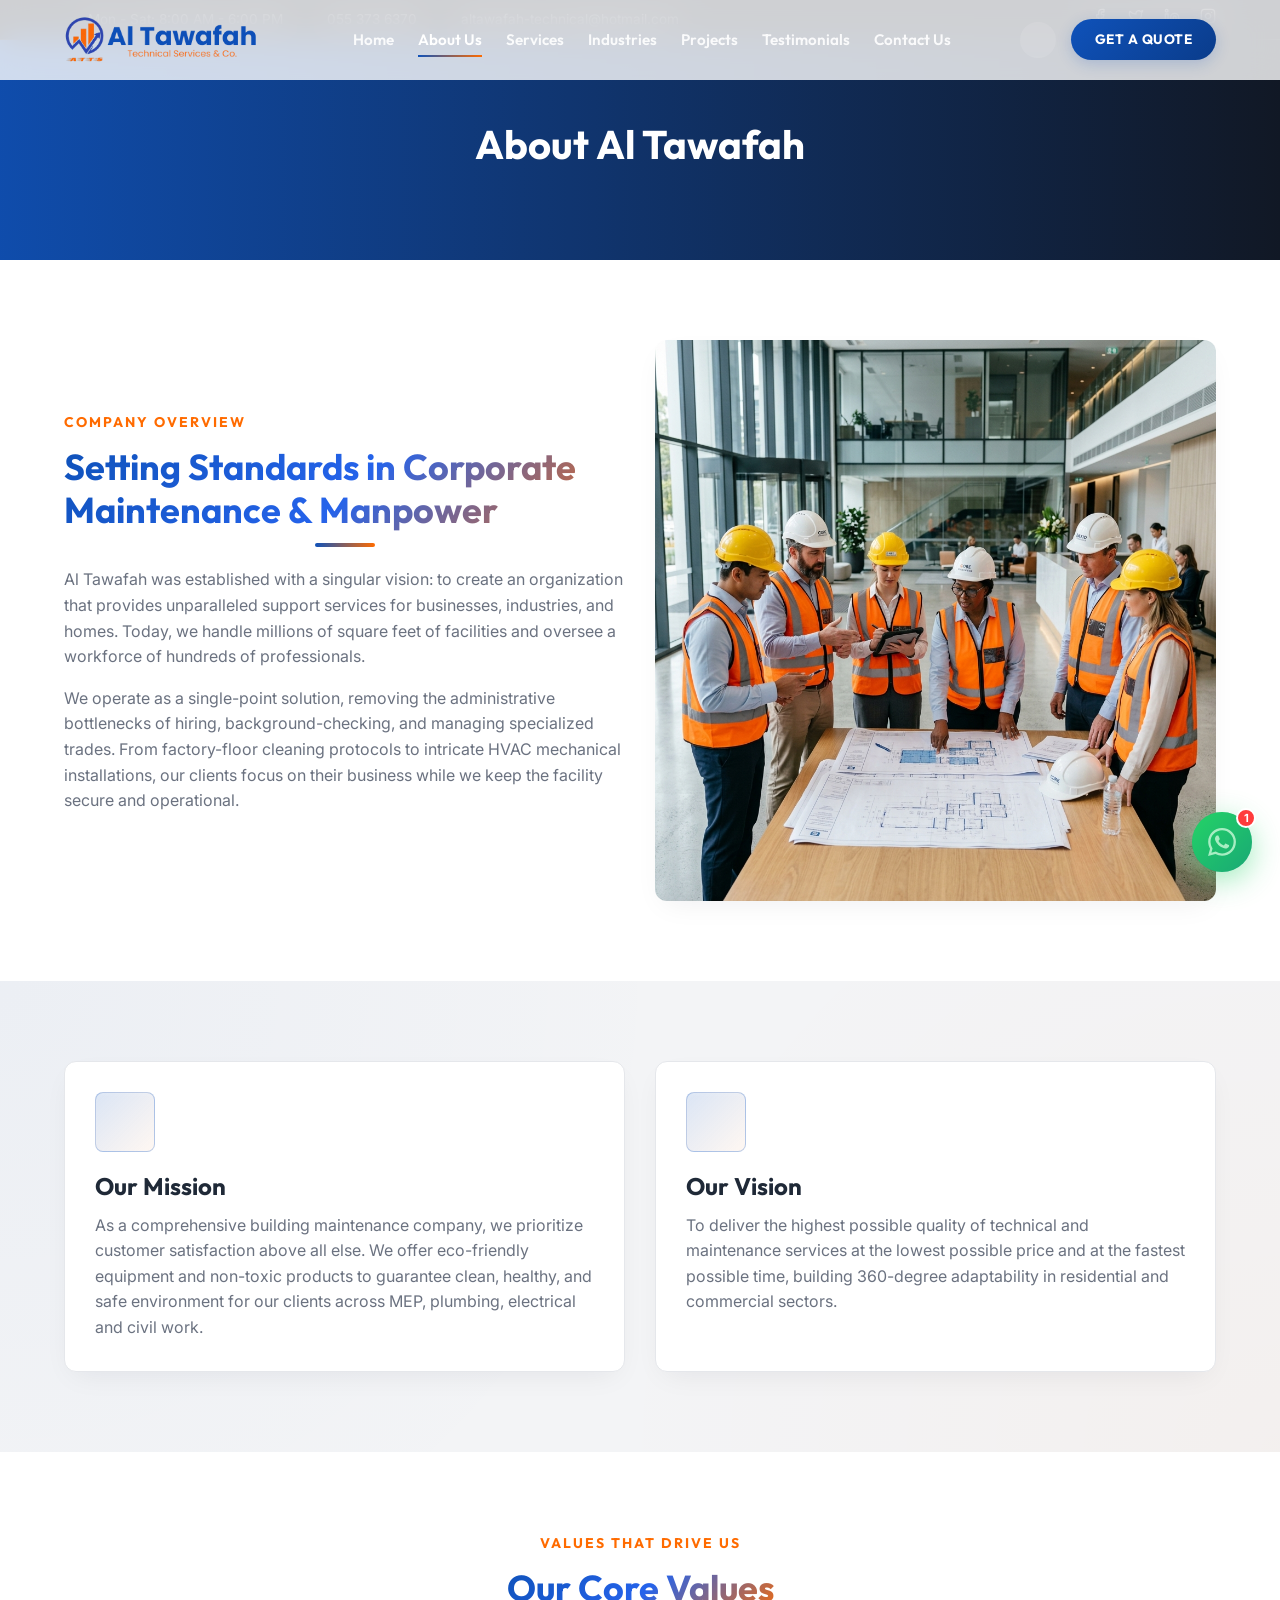
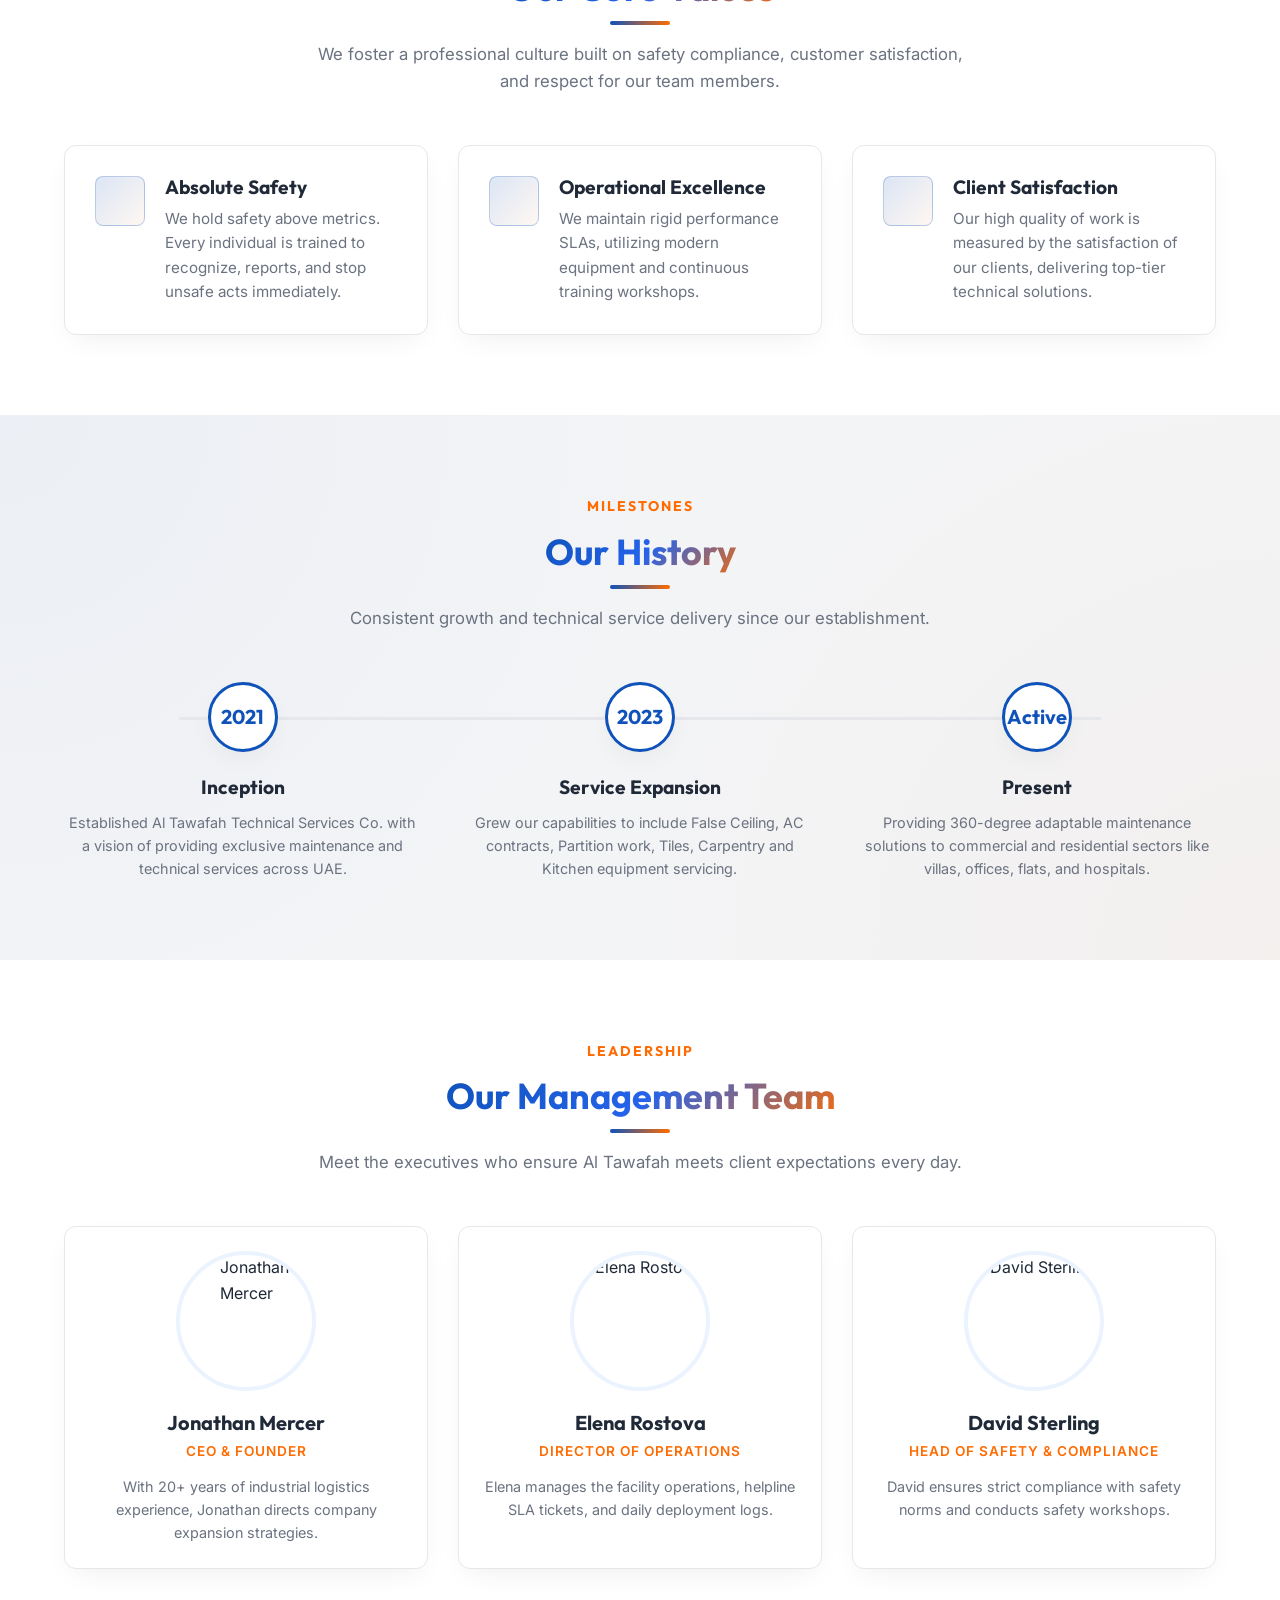
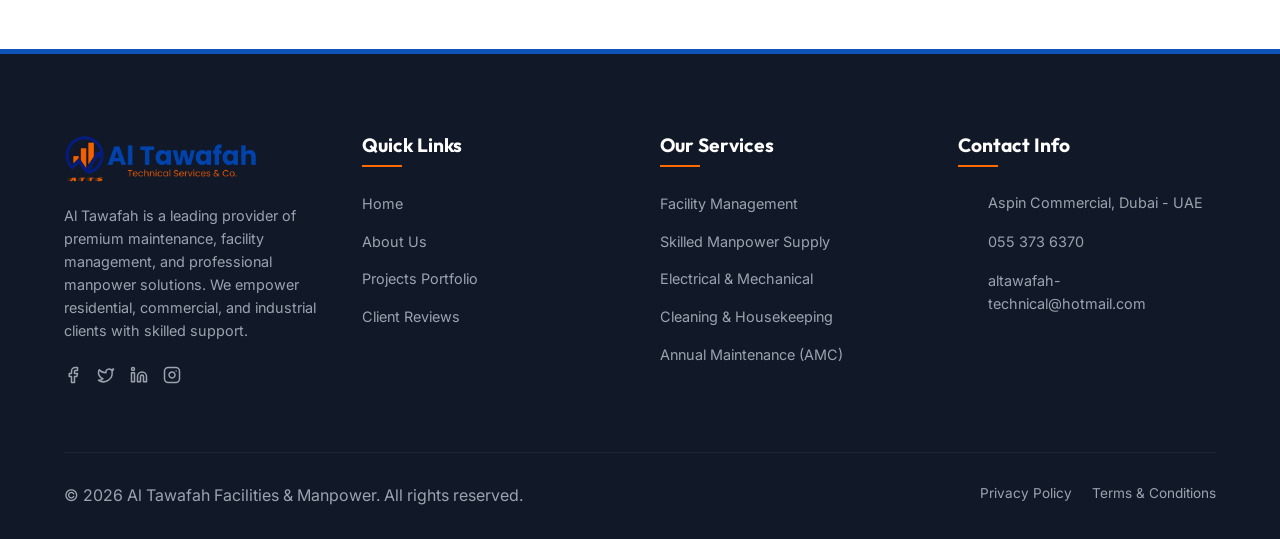
==== commit be3ca5b8: "Updated color scheme and fixed funs and whatsapp integrations" ====
--- a/about.html
+++ b/about.html
@@ -6,7 +6,8 @@
   <title>About Us | Al Tawafah Facilities &amp; Manpower</title>
   <meta name="description" content="Discover Al Tawafah's history, mission, core values, certifications, and our executive management team dedicated to quality facility and manpower support.">
   <link rel="stylesheet" href="css/style.css">
-  <link rel="icon" type="image/svg+xml" href="assets/logo.svg">
+  <link rel="icon" type="image/png" href="assets/images/favicon.png">
+  <link rel="apple-touch-icon" href="assets/images/favicon.png">
 </head>
 <body>
 
@@ -31,7 +32,7 @@
   <header class="header">
     <div class="container header-container">
       <a href="index.html" class="logo-wrapper">
-        <img src="assets/logo.svg" alt="Al Tawafah Logo" style="width:100%; height:100%;">
+        <img src="assets/images/logo.png" alt="Al Tawafah Logo">
       </a>
       
       <!-- Desktop Navigation -->
@@ -42,7 +43,6 @@
           <li><a href="services.html" class="nav-link">Services</a></li>
           <li><a href="industries.html" class="nav-link">Industries</a></li>
           <li><a href="projects.html" class="nav-link">Projects</a></li>
-          <li><a href="careers.html" class="nav-link">Careers</a></li>
           <li><a href="testimonials.html" class="nav-link">Testimonials</a></li>
           <li><a href="contact.html" class="nav-link">Contact Us</a></li>
         </ul>
@@ -88,9 +88,7 @@
     <div class="page-hero-overlay"></div>
     <div class="container">
       <h1 class="page-hero-title">About Al Tawafah</h1>
-      <div class="breadcrumbs">
-        <a href="index.html">Home</a> / <span>About Us</span>
-      </div>
+      
     </div>
   </section>
 
@@ -272,7 +270,7 @@
         <!-- Col 1: Logo & Desc -->
         <div>
           <div class="footer-logo">
-            <img src="assets/logo.svg" alt="Al Tawafah Logo" style="filter: brightness(0) invert(1); width:100%; height:100%;">
+            <img src="assets/images/logo.png" alt="Al Tawafah Logo">
           </div>
           <p class="footer-desc">
             Al Tawafah is a leading provider of premium maintenance, facility management, and professional manpower solutions. We empower residential, commercial, and industrial clients with skilled support.
@@ -292,7 +290,6 @@
             <li><a href="index.html">Home</a></li>
             <li><a href="about.html">About Us</a></li>
             <li><a href="projects.html">Projects Portfolio</a></li>
-            <li><a href="careers.html">Join Our Team</a></li>
             <li><a href="testimonials.html">Client Reviews</a></li>
           </ul>
         </div>
@@ -339,9 +336,67 @@
   </footer>
 
   <!-- Floating Buttons -->
-  <a href="https://wa.me/0553736370" class="whatsapp-float" target="_blank" aria-label="Chat on WhatsApp">
-    <i data-lucide="message-square" style="width:24px; height:24px;"></i>
-  </a>
+  <!-- ===== WhatsApp Chat Widget ===== -->
+  <div class="wa-widget" id="waWidget">
+
+    <!-- Popup Chat Panel -->
+    <div class="wa-popup" id="waPopup" aria-live="polite">
+      <div class="wa-popup-header">
+        <div class="wa-agent-info">
+          <div class="wa-avatar">
+            <svg viewBox="0 0 40 40" fill="none" xmlns="http://www.w3.org/2000/svg" width="40" height="40">
+              <circle cx="20" cy="20" r="20" fill="#25D366"/>
+              <path d="M20 10c-5.523 0-10 4.477-10 10a9.96 9.96 0 001.47 5.197L10 30l4.935-1.443A9.96 9.96 0 0020 30c5.523 0 10-4.477 10-10S25.523 10 20 10z" fill="white" fill-opacity="0.25"/>
+              <path d="M26 23.5c-.3-.15-1.77-.87-2.04-.97-.28-.1-.48-.15-.68.15-.2.3-.77.97-.94 1.17-.17.2-.35.22-.65.07-.3-.15-1.27-.47-2.41-1.5-.89-.8-1.49-1.78-1.66-2.08-.17-.3-.02-.46.13-.6.13-.13.3-.35.45-.52.15-.17.2-.3.3-.5.1-.2.05-.37-.02-.52-.07-.15-.68-1.63-.93-2.23-.24-.58-.49-.5-.68-.51l-.58-.01c-.2 0-.52.07-.79.37-.27.3-1.04 1.02-1.04 2.48s1.07 2.88 1.21 3.08c.15.2 2.1 3.2 5.09 4.49.71.31 1.27.49 1.7.63.71.23 1.36.2 1.88.12.57-.09 1.77-.72 2.01-1.42.25-.7.25-1.3.17-1.42-.07-.12-.27-.2-.57-.35z" fill="white"/>
+            </svg>
+          </div>
+          <div>
+            <div class="wa-agent-name">Al Tawafah Support</div>
+            <div class="wa-agent-status"><span class="wa-status-dot"></span> Online now</div>
+          </div>
+        </div>
+        <button class="wa-close-btn" id="waCloseBtn" aria-label="Close chat">
+          <svg width="14" height="14" viewBox="0 0 14 14" fill="none"><path d="M1 1l12 12M13 1L1 13" stroke="currentColor" stroke-width="2" stroke-linecap="round"/></svg>
+        </button>
+      </div>
+
+      <div class="wa-popup-body">
+        <div class="wa-chat-bubble">
+          <p>&#x1F44B; Hi there! Welcome to <strong>Al Tawafah</strong>.</p>
+          <p>How can we help you today? Click below to start a conversation on WhatsApp &mdash; we typically reply within minutes!</p>
+          <span class="wa-bubble-time">Today</span>
+        </div>
+      </div>
+
+      <div class="wa-popup-footer">
+        <a
+          href="https://wa.me/971569698910?text=Hello%20Al%20Tawafah!%20I%20would%20like%20to%20enquire%20about%20your%20services."
+          class="wa-start-btn"
+          target="_blank"
+          rel="noopener noreferrer"
+          id="waStartBtn"
+        >
+          <svg width="20" height="20" viewBox="0 0 24 24" fill="currentColor" xmlns="http://www.w3.org/2000/svg">
+            <path d="M17.472 14.382c-.297-.149-1.758-.867-2.03-.967-.273-.099-.471-.148-.67.15-.197.297-.767.966-.94 1.164-.173.199-.347.223-.644.075-.297-.15-1.255-.463-2.39-1.475-.883-.788-1.48-1.761-1.653-2.059-.173-.297-.018-.458.13-.606.134-.133.298-.347.446-.52.149-.174.198-.298.298-.497.099-.198.05-.371-.025-.52-.075-.149-.669-1.612-.916-2.207-.242-.579-.487-.5-.669-.51-.173-.008-.371-.01-.57-.01-.198 0-.52.074-.792.372-.272.297-1.04 1.016-1.04 2.479 0 1.462 1.065 2.875 1.213 3.074.149.198 2.096 3.2 5.077 4.487.709.306 1.262.489 1.694.625.712.227 1.36.195 1.871.118.571-.085 1.758-.719 2.006-1.413.248-.694.248-1.289.173-1.413-.074-.124-.272-.198-.57-.347m-5.421 7.403h-.004a9.87 9.87 0 01-5.031-1.378l-.361-.214-3.741.982.998-3.648-.235-.374a9.86 9.86 0 01-1.51-5.26c.001-5.45 4.436-9.884 9.888-9.884 2.64 0 5.122 1.03 6.988 2.898a9.825 9.825 0 012.893 6.994c-.003 5.45-4.437 9.884-9.885 9.884m8.413-18.297A11.815 11.815 0 0012.05 0C5.495 0 .16 5.335.157 11.892c0 2.096.547 4.142 1.588 5.945L.057 24l6.305-1.654a11.882 11.882 0 005.683 1.448h.005c6.554 0 11.89-5.335 11.893-11.893a11.821 11.821 0 00-3.48-8.413z"/>
+          </svg>
+          Start Chat on WhatsApp
+        </a>
+        <p class="wa-privacy-note">&#x1F512; Your conversation is private &amp; secure</p>
+      </div>
+    </div>
+
+    <!-- Floating Action Button -->
+    <button class="wa-fab" id="waFab" aria-label="Chat on WhatsApp" aria-expanded="false">
+      <span class="wa-fab-pulse"></span>
+      <svg class="wa-fab-icon wa-icon-open" width="28" height="28" viewBox="0 0 24 24" fill="currentColor" xmlns="http://www.w3.org/2000/svg">
+        <path d="M17.472 14.382c-.297-.149-1.758-.867-2.03-.967-.273-.099-.471-.148-.67.15-.197.297-.767.966-.94 1.164-.173.199-.347.223-.644.075-.297-.15-1.255-.463-2.39-1.475-.883-.788-1.48-1.761-1.653-2.059-.173-.297-.018-.458.13-.606.134-.133.298-.347.446-.52.149-.174.198-.298.298-.497.099-.198.05-.371-.025-.52-.075-.149-.669-1.612-.916-2.207-.242-.579-.487-.5-.669-.51-.173-.008-.371-.01-.57-.01-.198 0-.52.074-.792.372-.272.297-1.04 1.016-1.04 2.479 0 1.462 1.065 2.875 1.213 3.074.149.198 2.096 3.2 5.077 4.487.709.306 1.262.489 1.694.625.712.227 1.36.195 1.871.118.571-.085 1.758-.719 2.006-1.413.248-.694.248-1.289.173-1.413-.074-.124-.272-.198-.57-.347m-5.421 7.403h-.004a9.87 9.87 0 01-5.031-1.378l-.361-.214-3.741.982.998-3.648-.235-.374a9.86 9.86 0 01-1.51-5.26c.001-5.45 4.436-9.884 9.888-9.884 2.64 0 5.122 1.03 6.988 2.898a9.825 9.825 0 012.893 6.994c-.003 5.45-4.437 9.884-9.885 9.884m8.413-18.297A11.815 11.815 0 0012.05 0C5.495 0 .16 5.335.157 11.892c0 2.096.547 4.142 1.588 5.945L.057 24l6.305-1.654a11.882 11.882 0 005.683 1.448h.005c6.554 0 11.89-5.335 11.893-11.893a11.821 11.821 0 00-3.48-8.413z"/>
+      </svg>
+      <svg class="wa-fab-icon wa-icon-close" width="20" height="20" viewBox="0 0 14 14" fill="none">
+        <path d="M1 1l12 12M13 1L1 13" stroke="currentColor" stroke-width="2.5" stroke-linecap="round"/>
+      </svg>
+      <span class="wa-notification-badge" id="waBadge">1</span>
+    </button>
+  </div>
   <a href="#" class="back-to-top" aria-label="Back to Top">
     <i data-lucide="arrow-up" style="width:24px; height:24px;"></i>
   </a>
@@ -351,3 +406,4 @@
   <script src="js/main.js"></script>
 </body>
 </html>
+
--- a/css/style.css
+++ b/css/style.css
@@ -259,18 +259,18 @@
   font-size: 0.85rem;
 }
 
-/* Lime (accent) Button - Brikly CTA style */
+/* Primary CTA Button (was lime, now brand blue) */
 .btn-lime {
-  background-color: #ADFF2F;
-  color: #111827;
+  background-color: var(--primary);
+  color: #FFFFFF;
   font-weight: 700;
   letter-spacing: 0.5px;
 }
 
 .btn-lime:hover {
-  background-color: #9AE620;
+  background-color: var(--primary-dark);
   transform: translateY(-2px);
-  box-shadow: 0 6px 20px rgba(173, 255, 47, 0.35);
+  box-shadow: 0 6px 20px rgba(15, 82, 186, 0.35);
 }
 
 /* Ghost Button (dark translucent outline) */
@@ -389,11 +389,11 @@
 
 .header:not(.scrolled) .nav-link:hover,
 .header:not(.scrolled) .nav-link.active {
-  color: #ADFF2F;
+  color: #FFFFFF;
 }
 
 .header:not(.scrolled) .nav-link::after {
-  background-color: #ADFF2F;
+  background-color: var(--primary-light);
 }
 
 .header:not(.scrolled) .hamburger span {
@@ -417,6 +417,15 @@
   align-items: center;
   height: 50px;
   width: 220px;
+}
+
+.logo-wrapper img {
+  max-height: 48px;
+  max-width: 100%;
+  width: auto;
+  height: auto;
+  object-fit: contain;
+  display: block;
 }
 
 .nav {
@@ -591,12 +600,14 @@
   z-index: 1040;
   opacity: 0;
   visibility: hidden;
+  pointer-events: none;
   transition: var(--transition);
 }
 
 .drawer-overlay.active {
   opacity: 1;
   visibility: visible;
+  pointer-events: auto;
 }
 
 @media (min-width: 992px) {
@@ -695,8 +706,8 @@
 }
 
 @keyframes badgePulse {
-  0%, 100% { box-shadow: 0 0 0 0 rgba(173, 255, 47, 0.15); }
-  50% { box-shadow: 0 0 0 8px rgba(173, 255, 47, 0); }
+  0%, 100% { box-shadow: 0 0 0 0 rgba(15, 82, 186, 0.25); }
+  50% { box-shadow: 0 0 0 8px rgba(15, 82, 186, 0); }
 }
 
 .hero-title {
@@ -714,7 +725,7 @@
 }
 
 .hero-title span {
-  color: #ADFF2F;
+  color: var(--primary-light);
 }
 
 .hero-desc {
@@ -925,6 +936,7 @@
   height: 100%;
   background: linear-gradient(to top, rgba(17, 24, 37, 0.9) 0%, rgba(17, 24, 37, 0.3) 70%, rgba(17, 24, 37, 0.1) 100%);
   z-index: 1;
+  pointer-events: none;
   transition: var(--transition);
 }
 
@@ -1036,6 +1048,7 @@
 .process-step {
   text-align: center;
   position: relative;
+  z-index: 2;
 }
 
 .step-number {
@@ -1812,14 +1825,17 @@
   height: 50px;
   width: 200px;
   margin-bottom: 20px;
-}
-
-.footer-logo svg text {
-  fill: #FFFFFF !important;
-}
-
-.footer-logo svg g path:nth-child(2) {
-  fill: #FFFFFF !important;
+  display: flex;
+  align-items: center;
+}
+
+.footer-logo img {
+  max-height: 48px;
+  max-width: 100%;
+  width: auto;
+  height: auto;
+  object-fit: contain;
+  display: block;
 }
 
 .footer-desc {
@@ -1911,8 +1927,8 @@
    ========================================== */
 .back-to-top {
   position: fixed;
-  bottom: 30px;
-  right: 30px;
+  bottom: 100px;
+  right: 28px;
   width: 46px;
   height: 46px;
   border-radius: 50%;
@@ -1922,15 +1938,17 @@
   display: flex;
   align-items: center;
   justify-content: center;
-  z-index: 999;
+  z-index: 9980;
   opacity: 0;
   visibility: hidden;
+  pointer-events: none;
   transition: var(--transition);
 }
 
 .back-to-top.active {
   opacity: 1;
   visibility: visible;
+  pointer-events: auto;
 }
 
 .back-to-top:hover {
@@ -2096,6 +2114,7 @@
   width: 0;
   height: 4px;
   background: linear-gradient(90deg, var(--primary) 0%, var(--secondary) 100%);
+  pointer-events: none;
   transition: var(--transition);
 }
 
@@ -2215,6 +2234,11 @@
   flex-direction: column;
   align-items: flex-end;
   gap: 12px;
+  pointer-events: none;
+}
+
+.wa-widget > * {
+  pointer-events: auto;
 }
 
 /* ---- Floating Action Button ---- */
@@ -2367,8 +2391,8 @@
   width: 7px;
   height: 7px;
   border-radius: 50%;
-  background: #ADFF2F;
-  box-shadow: 0 0 6px #ADFF2F;
+  background: #4ade80;
+  box-shadow: 0 0 6px #4ade80;
   animation: statusBlink 2s ease infinite;
 }
 
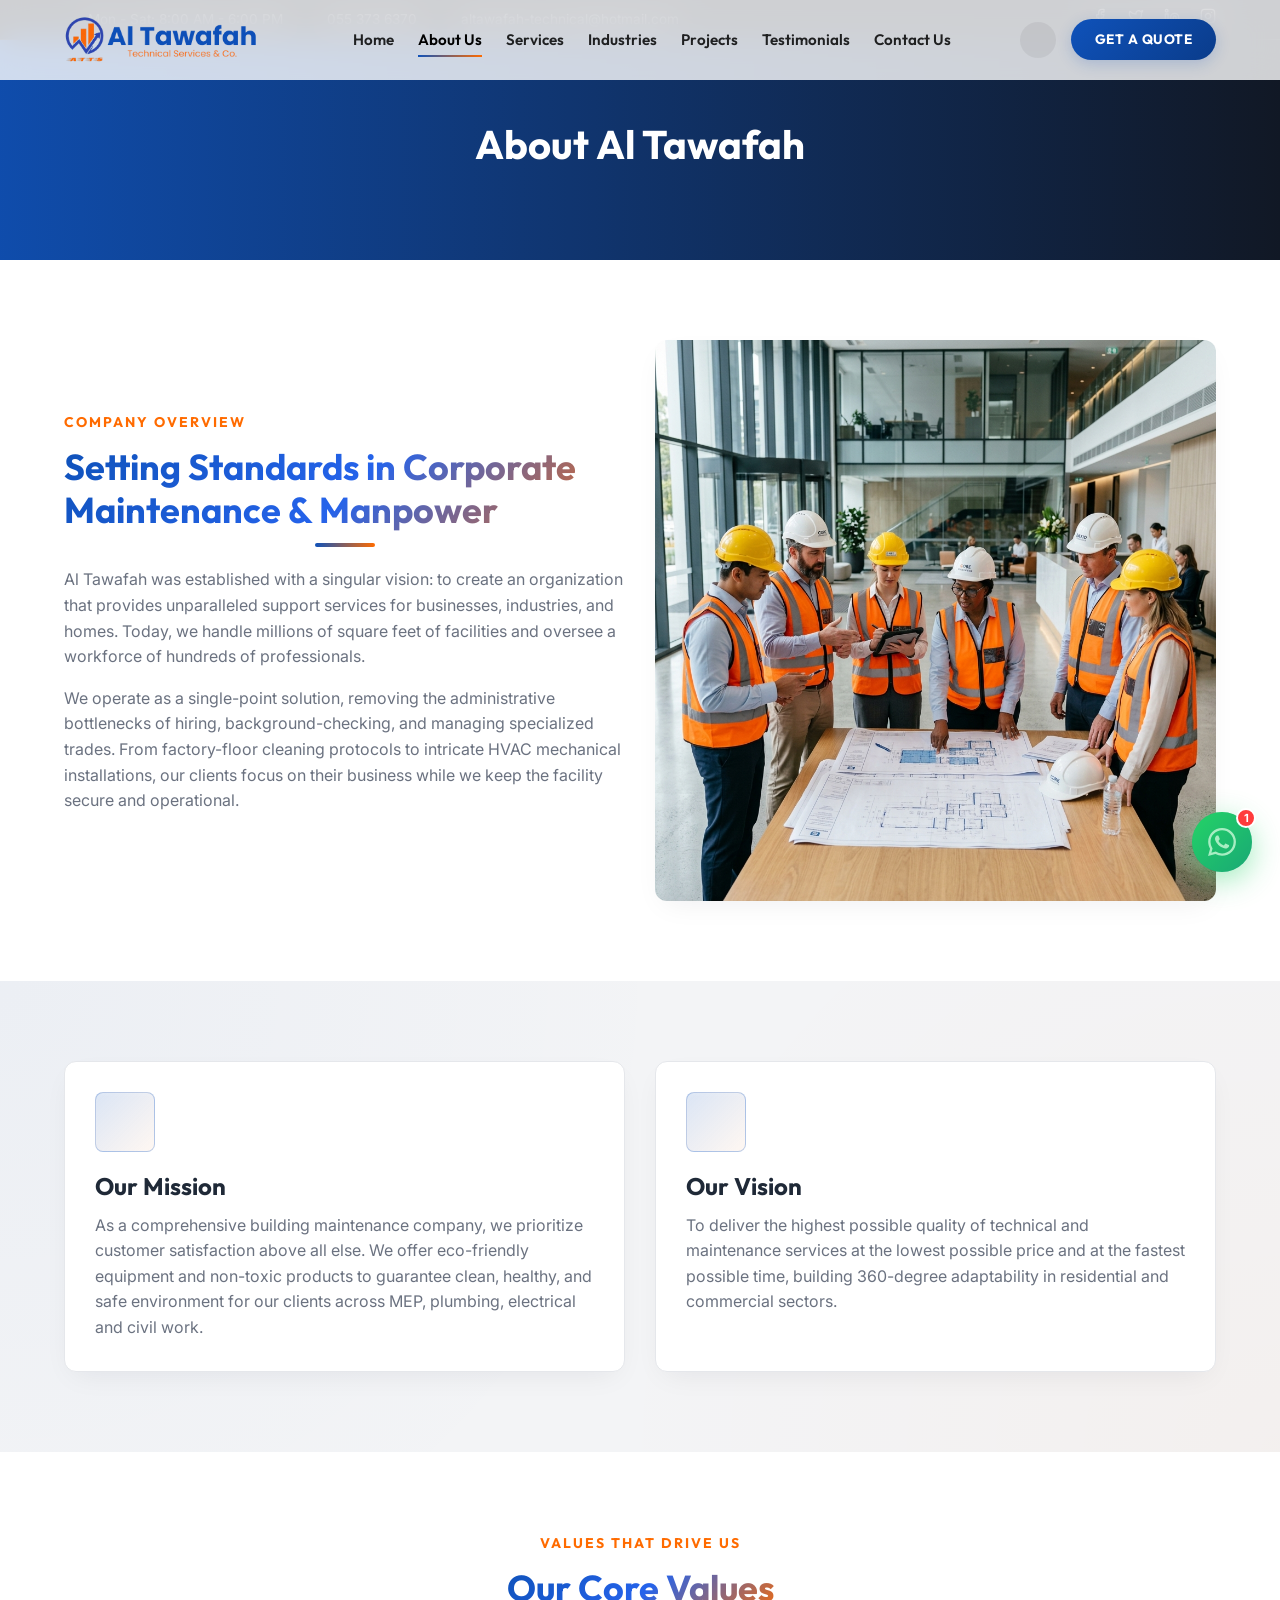
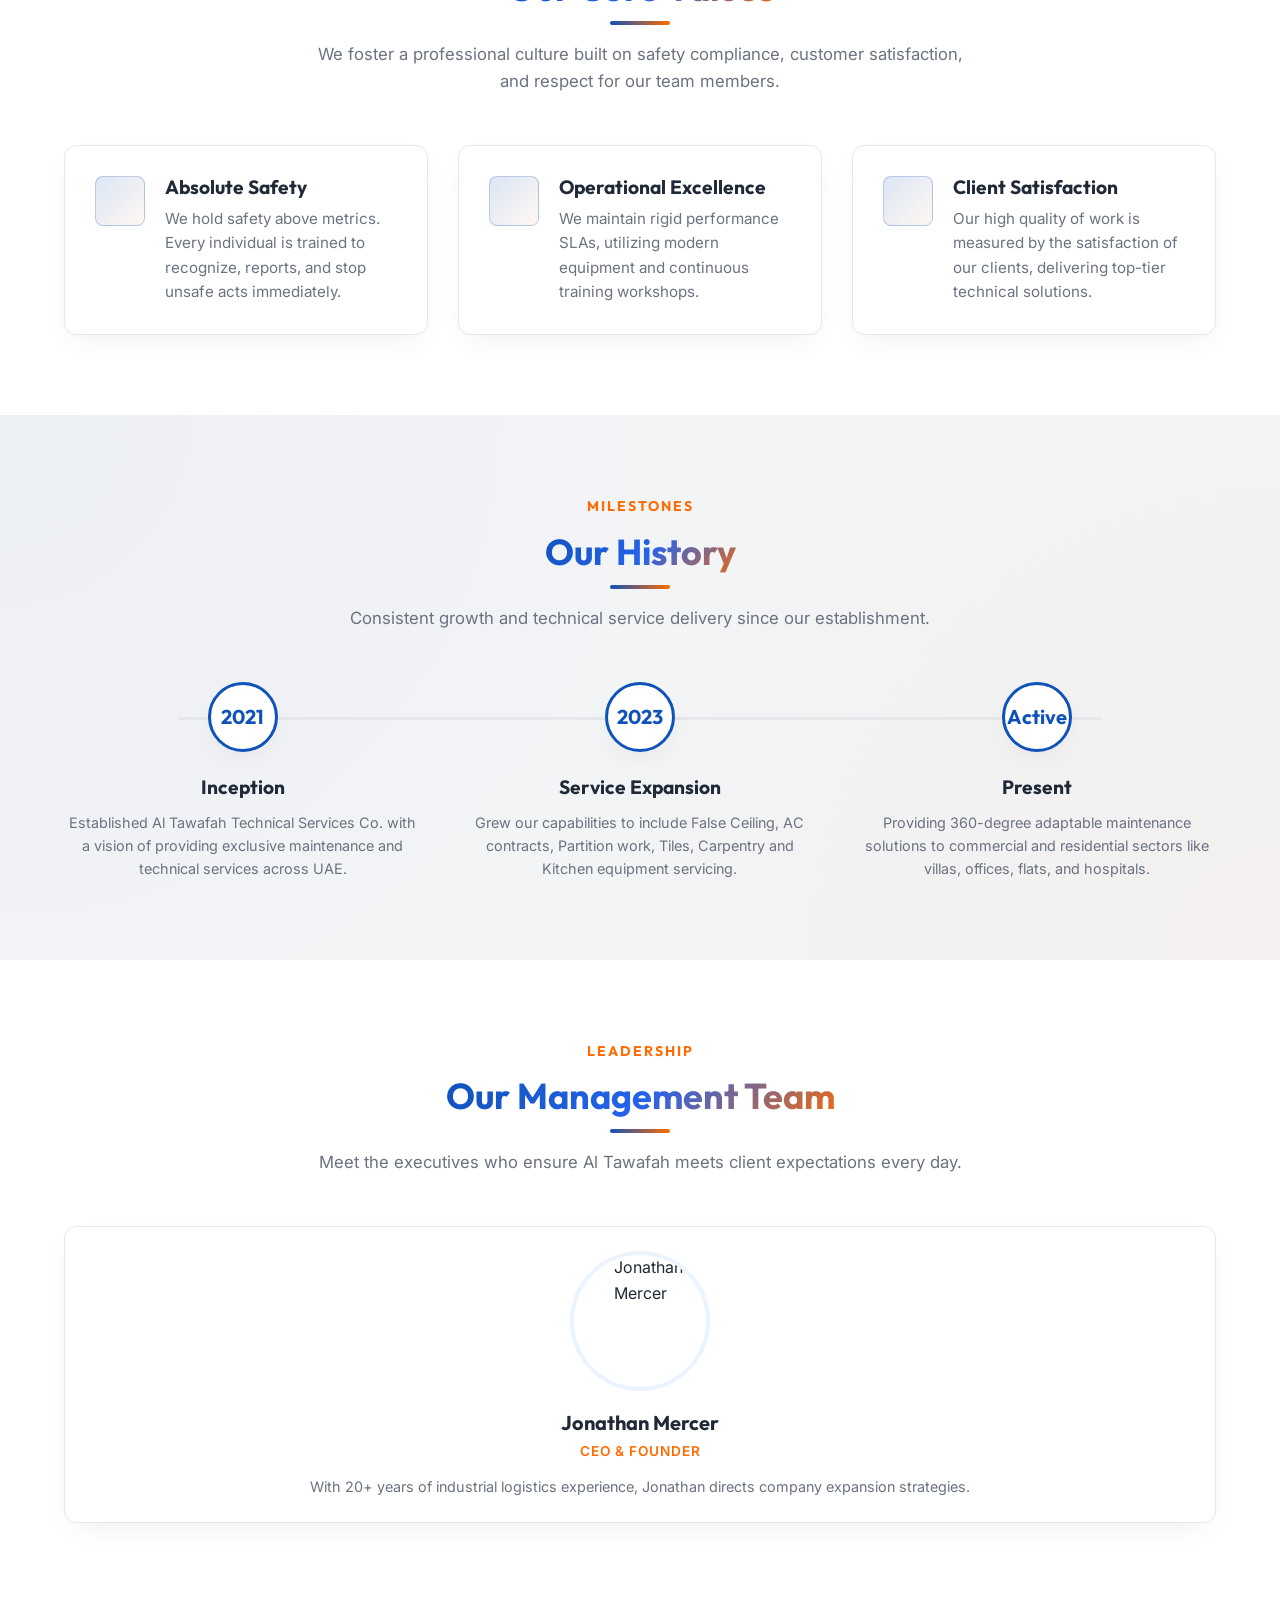
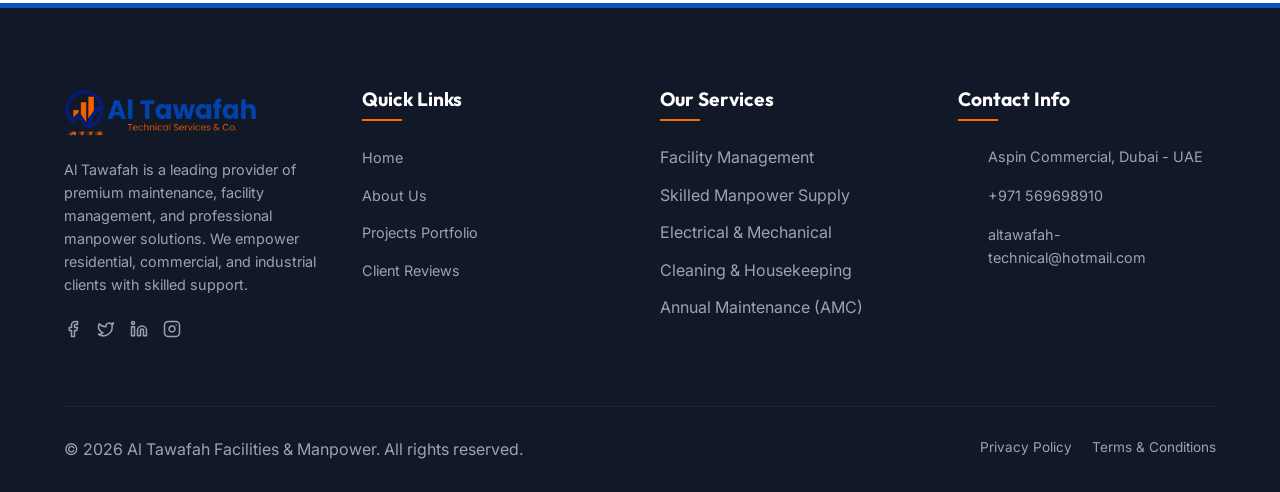
==== commit b4533287: "Updated small bugs and changes to the website" ====
--- a/about.html
+++ b/about.html
@@ -203,7 +203,7 @@
         <p class="section-desc">Meet the executives who ensure Al Tawafah meets client expectations every day.</p>
       </div>
 
-      <div class="grid grid-3">
+      <center><div class="grid grid-3"></center>
         <!-- Team 1 -->
         <div class="card text-center animate-on-scroll animate-fade-in-up" style="padding: 24px;">
           <img src="https://images.unsplash.com/photo-1560250097-0b93528c311a?auto=format&fit=crop&w=250&h=250&q=80" alt="Jonathan Mercer" style="border-radius: 50%; width: 140px; height: 140px; margin: 0 auto 20px auto; object-fit: cover; border: 4px solid var(--primary-light);">
@@ -212,19 +212,19 @@
           <p style="color: var(--text-muted); font-size: 0.9rem;">With 20+ years of industrial logistics experience, Jonathan directs company expansion strategies.</p>
         </div>
         <!-- Team 2 -->
-        <div class="card text-center animate-on-scroll animate-fade-in-up" style="padding: 24px; animation-delay: 0.1s;">
+        <!-- <div class="card text-center animate-on-scroll animate-fade-in-up" style="padding: 24px; animation-delay: 0.1s;">
           <img src="https://images.unsplash.com/photo-1573496359142-b8d87734a5a2?auto=format&fit=crop&w=250&h=250&q=80" alt="Elena Rostova" style="border-radius: 50%; width: 140px; height: 140px; margin: 0 auto 20px auto; object-fit: cover; border: 4px solid var(--primary-light);">
           <h3 style="font-size: 1.25rem; margin-bottom: 6px;">Elena Rostova</h3>
           <span style="color: var(--secondary); font-weight: 600; font-size: 0.85rem; display: block; text-transform: uppercase; letter-spacing: 1px; margin-bottom: 12px;">Director of Operations</span>
           <p style="color: var(--text-muted); font-size: 0.9rem;">Elena manages the facility operations, helpline SLA tickets, and daily deployment logs.</p>
-        </div>
+        </div> -->
         <!-- Team 3 -->
-        <div class="card text-center animate-on-scroll animate-fade-in-up" style="padding: 24px; animation-delay: 0.2s;">
+        <!-- <div class="card text-center animate-on-scroll animate-fade-in-up" style="padding: 24px; animation-delay: 0.2s;">
           <img src="https://images.unsplash.com/photo-1519345182560-3f2917c472ef?auto=format&fit=crop&w=250&h=250&q=80" alt="David Sterling" style="border-radius: 50%; width: 140px; height: 140px; margin: 0 auto 20px auto; object-fit: cover; border: 4px solid var(--primary-light);">
           <h3 style="font-size: 1.25rem; margin-bottom: 6px;">David Sterling</h3>
           <span style="color: var(--secondary); font-weight: 600; font-size: 0.85rem; display: block; text-transform: uppercase; letter-spacing: 1px; margin-bottom: 12px;">Head of Safety &amp; Compliance</span>
           <p style="color: var(--text-muted); font-size: 0.9rem;">David ensures strict compliance with safety norms and conducts safety workshops.</p>
-        </div>
+        </div> -->
       </div>
     </div>
   </section>
@@ -298,11 +298,11 @@
         <div>
           <h3 class="footer-title">Our Services</h3>
           <ul class="footer-links">
-            <li><a href="services.html">Facility Management</a></li>
-            <li><a href="services.html">Skilled Manpower Supply</a></li>
-            <li><a href="services.html">Electrical &amp; Mechanical</a></li>
-            <li><a href="services.html">Cleaning &amp; Housekeeping</a></li>
-            <li><a href="services.html">Annual Maintenance (AMC)</a></li>
+            <li>Facility Management</a></li>
+            <li>Skilled Manpower Supply</a></li>
+            <li>Electrical &amp; Mechanical</a></li>
+            <li>Cleaning &amp; Housekeeping</a></li>
+            <li>Annual Maintenance (AMC)</a></li>
           </ul>
         </div>
 
@@ -315,7 +315,7 @@
           </div>
           <div class="footer-contact-item">
             <i data-lucide="phone" style="width:18px; height:18px;"></i>
-            <a href="tel:+0553736370">055 373 6370</a>
+            <a href="tel:+971 569698910">+971 569698910</a>
           </div>
           <div class="footer-contact-item">
             <i data-lucide="mail" style="width:18px; height:18px;"></i>
--- a/css/style.css
+++ b/css/style.css
@@ -72,6 +72,9 @@
   line-height: 1.6;
   transition: background-color 0.3s, color 0.3s;
   overflow-x: hidden;
+  display: flex;
+  flex-direction: column;
+  min-height: 100vh;
 }
 
 h1, h2, h3, h4, h5, h6 {
@@ -122,6 +125,7 @@
 
 .section {
   padding: 80px 0;
+  overflow: hidden;
 }
 
 .section-bg {
@@ -382,27 +386,27 @@
   height: 70px;
 }
 
-/* When header is transparent (over hero), make nav links white */
+/* When header is transparent (over hero), make nav links black */
 .header:not(.scrolled) .nav-link {
-  color: rgba(255, 255, 255, 0.9);
+  color: rgba(0, 0, 0, 0.85);
 }
 
 .header:not(.scrolled) .nav-link:hover,
 .header:not(.scrolled) .nav-link.active {
-  color: #FFFFFF;
+  color: #000000;
 }
 
 .header:not(.scrolled) .nav-link::after {
-  background-color: var(--primary-light);
+  background-color: var(--primary);
 }
 
 .header:not(.scrolled) .hamburger span {
-  background-color: #FFFFFF;
+  background-color: #000000;
 }
 
 .header:not(.scrolled) .theme-toggle {
-  background-color: rgba(255,255,255,0.1);
-  color: #FFFFFF;
+  background-color: rgba(0,0,0,0.06);
+  color: #000000;
 }
 
 .header-container {
@@ -1812,6 +1816,7 @@
   color: #9CA3AF;
   padding: 80px 0 30px 0;
   border-top: 5px solid var(--primary);
+  margin-top: auto;
 }
 
 .footer-grid {
@@ -2051,6 +2056,22 @@
 }
 body.dark-theme .header {
   background: rgba(11, 15, 25, 0.8) !important;
+}
+
+/* Dark mode: restore white nav links */
+body.dark-theme .header:not(.scrolled) .nav-link {
+  color: rgba(255, 255, 255, 0.9);
+}
+body.dark-theme .header:not(.scrolled) .nav-link:hover,
+body.dark-theme .header:not(.scrolled) .nav-link.active {
+  color: #FFFFFF;
+}
+body.dark-theme .header:not(.scrolled) .hamburger span {
+  background-color: #FFFFFF;
+}
+body.dark-theme .header:not(.scrolled) .theme-toggle {
+  background-color: rgba(255, 255, 255, 0.1);
+  color: #FFFFFF;
 }
 
 /* 2. Headline Text Gradients */
